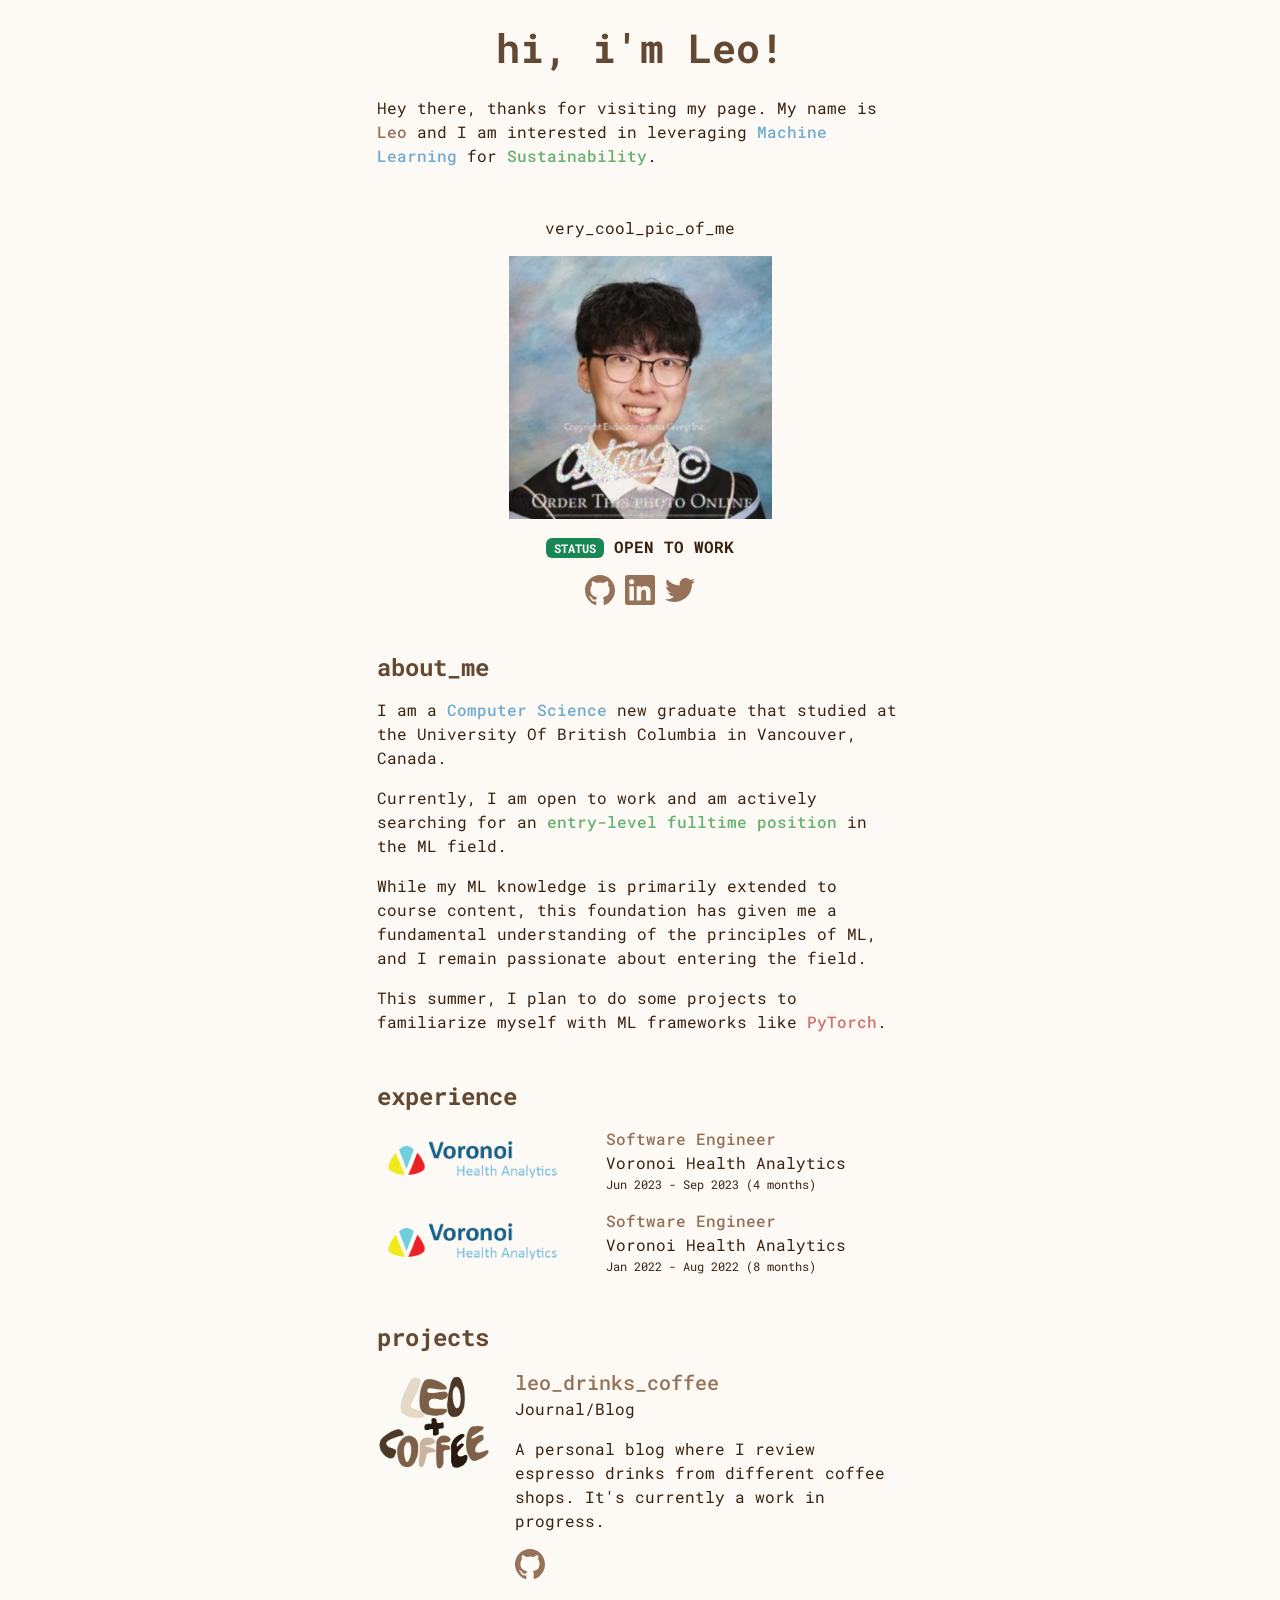
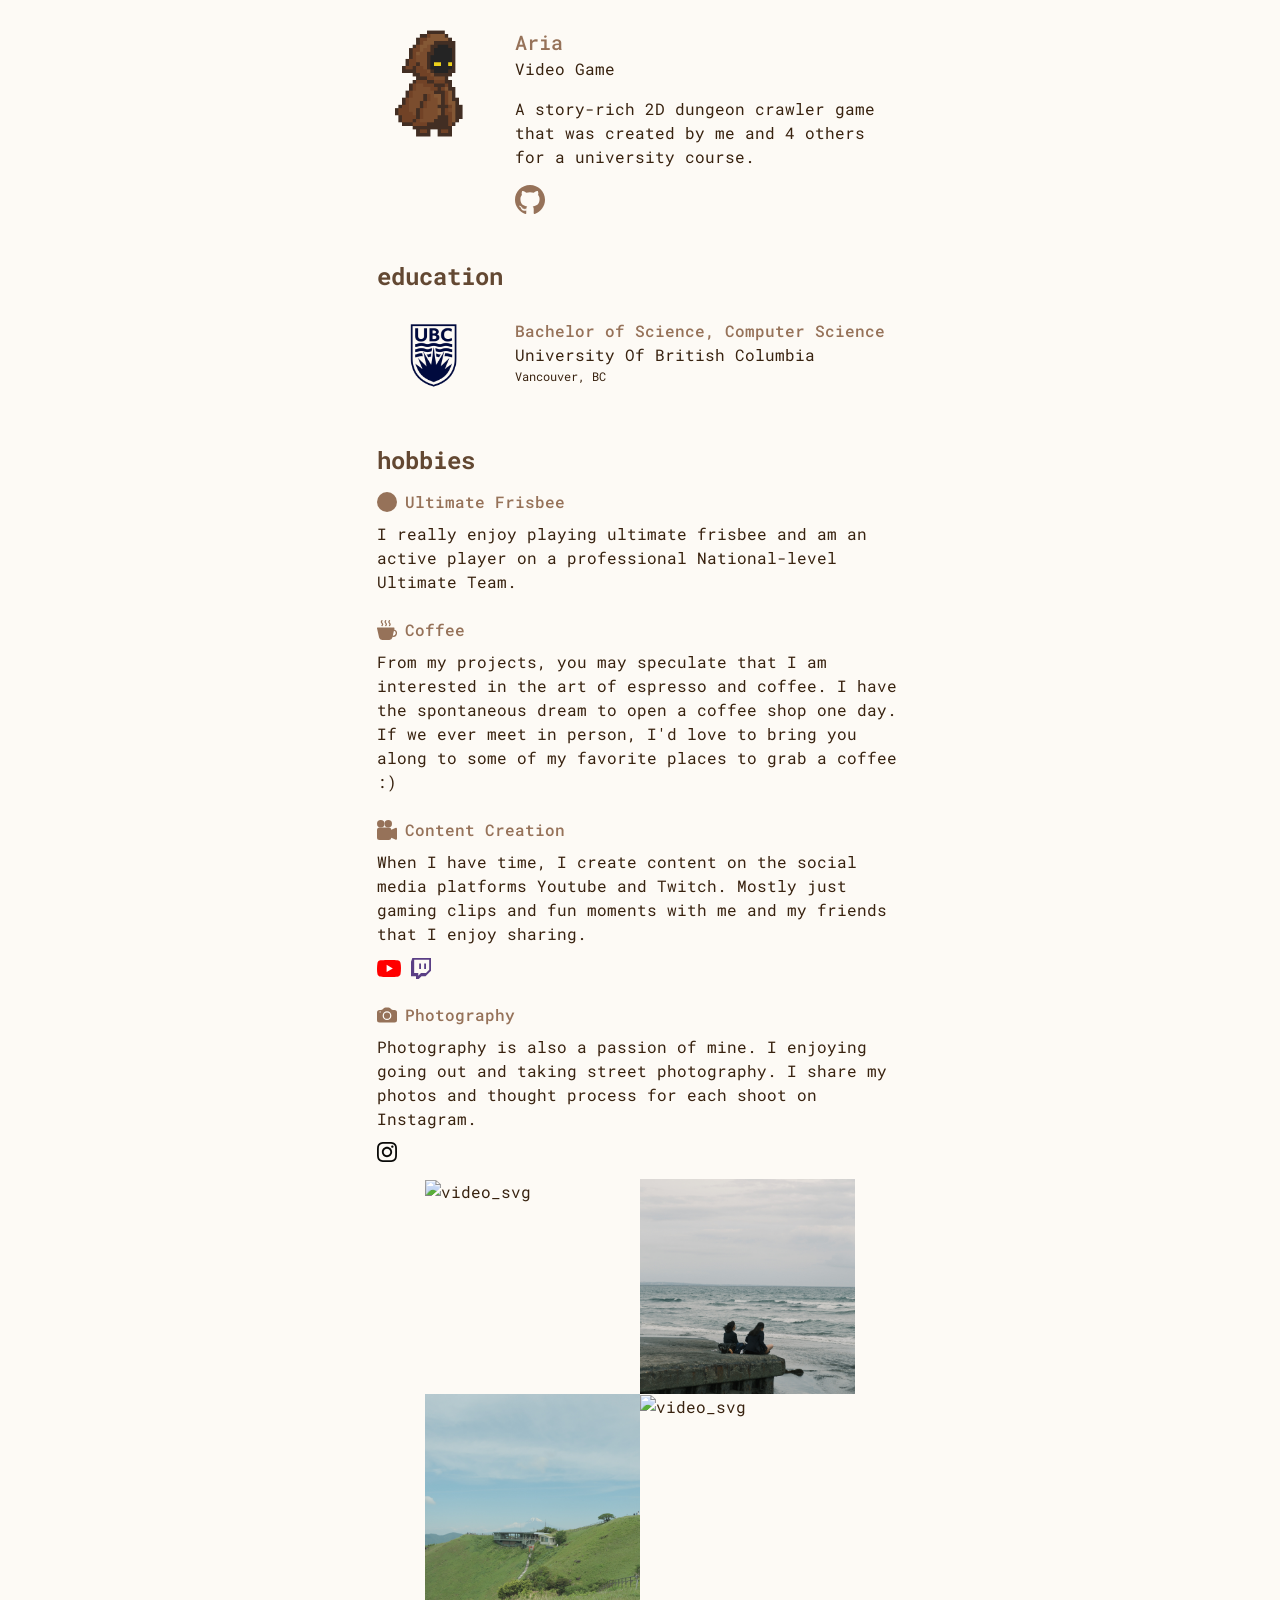
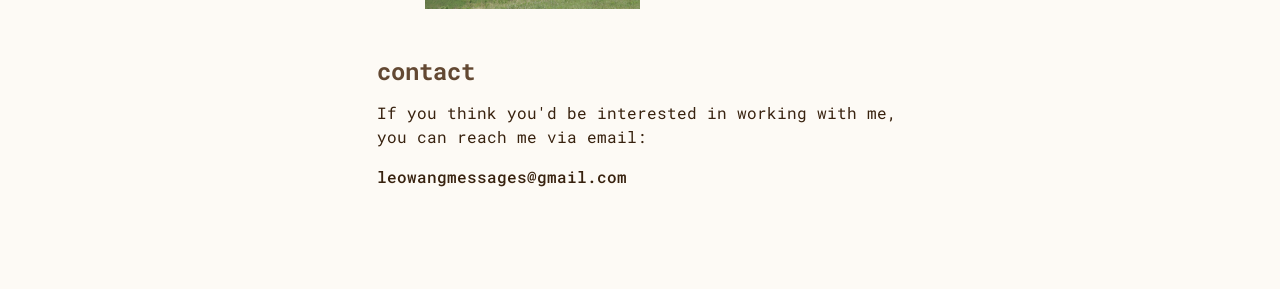
==== docs/index.html @ 336a81d7 "Renamed root folder to docs" ====
<!DOCTYPE html>

<html lang="en">
    <head>
        <meta charset="UTF-8">
        <title>leo_wang</title>

        <link rel="preconnect" href="https://fonts.googleapis.com">
        <link rel="preconnect" href="https://fonts.gstatic.com" crossorigin>
        <link href="https://fonts.googleapis.com/css2?family=Roboto+Mono:ital,wght@0,100..700;1,100..700&family=Roboto:wght@400;500;700&display=swap" rel="stylesheet">
        <link href="https://cdn.jsdelivr.net/npm/bootstrap@5.3.3/dist/css/bootstrap.min.css" rel="stylesheet" integrity="sha384-QWTKZyjpPEjISv5WaRU9OFeRpok6YctnYmDr5pNlyT2bRjXh0JMhjY6hW+ALEwIH" crossorigin="anonymous">
        <link rel="stylesheet" href="css/styles.css">
    </head>

    <body>
        <div class="container text-center py-4">
            <h1 class="fw-bold m-0">hi, i'm Leo!</h1>
        </div>

        <div class="container text-start">
            <div class="row gy-5">

                <!-- INTRO -->
                <div class="col-12">
                    <p>Hey there, thanks for visiting my page. My name is <span class="text-highlight-colour fw-medium">Leo</span> and I am interested in leveraging <span class="text-blue-colour fw-medium">Machine Learning</span> for <span class="text-green-colour fw-medium">Sustainability</span>.</p>
                </div>
                <div class="col-12 text-center">
                    <p class="pb-3">very_cool_pic_of_me</p>
                    <img src="images/leo.jpeg" class="img-fluid" alt="good_looking_guy" width="50%">
                    <p class="fw-bold pt-3 pb-3"><span class="badge text-bg-success">STATUS</span> OPEN TO WORK</p>
                    <div class="row">
                        <div class="col">
                            <a href="https://www.github.com/notleowang" target="_blank"><img src="images/github-icon.svg" class="img-fluid mx-auto icon" alt="github" width="30px"></a>
                            <a href="https://www.linkedin.com/in/notleowang" target="_blank"><img src="images/linkedin-icon.svg" class="img-fluid mx-auto" alt="linkedin" width="30px"></a>
                            <a href="https://www.twitter.com/notleowang" target="_blank"><img src="images/twitter.svg" class="img-fluid mx-auto icon" alt="twitter" width="30px"></a>
                        </div>
                    </div>
                </div>

                <!-- ABOUT -->
                <div class="col-12">
                    <h4 class="fw-bold pb-3">about_me</h4>
                    <p class="pb-3">I am a <span class="text-blue-colour fw-medium">Computer Science</span> new graduate that studied at the University Of British Columbia in Vancouver, Canada.</p>
                    <!-- <p>Upon entering University, I had the goal of landing a career in Software Engineering. However, after recognizing the significant impact that ML could create in the field of sustainability, I decided to shift my career towards the ML path.</p> -->
                    <p class="pb-3">Currently, I am open to work and am actively searching for an <span class="text-green-colour fw-medium">entry-level fulltime position</span> in the ML field.</p>
                    <p class="pb-3">While my ML knowledge is primarily extended to course content, this foundation has given me a fundamental understanding of the principles of ML, and I remain passionate about entering the field.</p>
                    <p>This summer, I plan to do some projects to familiarize myself with ML frameworks like <span class="text-red-colour fw-medium">PyTorch</span>.</p>
                </div>
                
                <!-- EXPERIENCE -->
                <div class="col-12">
                    <h4 class="fw-bold pb-3">experience</h4>
                    <div class="row align-items-center gy-3">
                        <div class="col-5">
                            <a href="https://www.voronoihealthanalytics.com/" target="_blank"><img src="images/voronoi.webp" class="img-fluid mx-auto" alt="voronoi_logo"></a>
                        </div>
                        <div class="col-7">
                            <p class="fw-medium text-highlight-colour">Software Engineer</p>
                            <p>Voronoi Health Analytics</p>
                            <p class="fs-7">Jun 2023 - Sep 2023 (4 months)</p>
                        </div>
                        <div class="col-5">
                            <a href="https://www.voronoihealthanalytics.com/" target="_blank"><img src="images/voronoi.webp" class="img-fluid mx-auto" alt="voronoi_logo"></a>
                        </div>
                        <div class="col-7">
                            <p class="fw-medium text-highlight-colour">Software Engineer</p>
                            <p>Voronoi Health Analytics</p>
                            <p class="fs-7">Jan 2022 - Aug 2022 (8 months)</p>
                        </div>
                    </div>
                </div>

                <!-- PROJECTS -->
                <div class="col-12">
                    <h4 class="fw-bold pb-3">projects</h4>
                    <div class="row align-items-top gy-5">
                        <div class="col-3 text-center">
                            <img src="images/leo_drinks_coffee.png" class="img-fluid mx-auto" alt="leo_drinks_coffee" width=100%>
                        </div>
                        <div class="col-9">
                            <p class="fw-medium text-highlight-colour fs-5">leo_drinks_coffee</p>
                            <p class="pb-3">Journal/Blog</p>
                            <p class="pb-3">A personal blog where I review espresso drinks from different coffee shops. It's currently a work in progress.</p>
                            <a href="https://github.com/notleowang/leo-drinks-coffee" target="_blank"><img src="images/github-icon.svg" class="img-fluid mx-auto icon" alt="github" width="30px"></a>
                        </div>
                        <div class="col-3 text-center">
                            <img src="images/ARIA.png" class="img-fluid mx-auto" alt="Aria" width=100%>
                        </div>
                        <div class="col-9">
                            <p class="fw-medium text-highlight-colour fs-5">Aria</p>
                            <p class="pb-3">Video Game</p>
                            <p class="pb-3">A story-rich 2D dungeon crawler game that was created by me and 4 others for a university course.</p>
                            <a href="https://github.com/notleowang/Aria" target="_blank"><img src="images/github-icon.svg" class="img-fluid mx-auto icon" alt="github" width="30px"></a>
                        </div>
                    </div>
                </div>

                <!-- EDUCATION -->
                <div class="col-12">
                    <h4 class="fw-bold pb-3">education</h4>
                    <div class="row align-items-center gy-3">
                        <div class="col-3 text-center">
                            <a href="https://www.ubc.ca/" target="_blank"><img src="images/ubc.png" class="img-fluid mx-auto" alt="ubc_logo" width=80%></a>
                        </div>
                        <div class="col-9">
                            <p class="fw-medium text-highlight-colour">Bachelor of Science, Computer Science</p>
                            <p>University Of British Columbia</p>
                            <p class="fs-7">Vancouver, BC</p>
                        </div>
                        <!-- <div class="col">
                            <p>Relevant Courses</p>
                        <ul>
                            <li>CPSC 440 - Advanced Machine Learning</li>
                            <li>CPSC 410 - Advanced Software Engineering</li>
                            <li>CPSC 340 - Machine Learning and Data Mining</li>
                        </ul>
                        </div> -->
                    </div>
                </div>

                <!-- HOBBIES -->
                <div class="col-12">
                    <h4 class="fw-bold pb-3">hobbies</h4>
                    <div class="row gy-4">
                        <div class="col-12">
                            <div class="d-inline-flex align-items-center pb-2">
                                <img src="images/disc.svg" class="img-fluid mx-auto" alt="disc_svg" width=20px>
                                <p class="text-highlight-colour fw-medium ps-2">Ultimate Frisbee</p>
                            </div>
                            <p>I really enjoy playing ultimate frisbee and am an active player on a professional National-level Ultimate Team.</p>
                        </div>
                        <div class="col-12">
                            <div class="d-inline-flex align-items-center pb-2">
                                <img src="images/coffee.svg" class="img-fluid mx-auto" alt="coffee_svg" width=20px>
                                <p class="text-highlight-colour fw-medium ps-2">Coffee</p>
                            </div>
                            <p>From my projects, you may speculate that I am interested in the art of espresso and coffee. I have the spontaneous dream to open a coffee shop one day. If we ever meet in person, I'd love to bring you along to some of my favorite places to grab a coffee :)</p>
                        </div>
                        <div class="col-12">
                            <div class="d-inline-flex align-items-center pb-2">
                                <img src="images/video.svg" class="img-fluid mx-auto" alt="video_svg" width=20px>
                                <p class="text-highlight-colour fw-medium ps-2">Content Creation</p>
                            </div>
                            <p class="pb-2">When I have time, I create content on the social media platforms Youtube and Twitch. Mostly just gaming clips and fun moments with me and my friends that I enjoy sharing.</p>
                            <a href="https://www.youtube.com/channel/UCRfvwifW3TthUnQwS53ruWQ" target="_blank"><img src="images/youtube-icon.svg" class="img-fluid mx-auto" alt="youtube_svg" width=24px></a>
                            <a href="https://www.twitch.tv/notleowang" target="_blank"><img src="images/twitch.svg" class="img-fluid mx-auto" alt="twitch_svg" width=20px></a>
                        </div>
                        <div class="col-12">
                            <div class="d-inline-flex align-items-center pb-2">
                                <img src="images/camera.svg" class="img-fluid mx-auto" alt="camera_svg" width=20px>
                                <p class="text-highlight-colour fw-medium ps-2">Photography</p>
                            </div>
                            <p class="pb-2">Photography is also a passion of mine. I enjoying going out and taking street photography. I share my photos and thought process for each shoot on Instagram.</p>
                            <a href="https://www.instagram.com/leowangfotos" target="_blank"><img src="images/instagram-icon.svg" class="img-fluid mx-auto" alt="instagram_svg" width=20px></a>
                            <div class="row mx-5 mt-3">
                                <div class="col-6 p-0">
                                    <img src="images/photos/bike.JPG" class="img-fluid mx-auto" alt="video_svg">
                                </div>
                                <div class="col-6 p-0">
                                    <img src="images/photos/beach.JPG" class="img-fluid mx-auto" alt="video_svg">
                                </div>
                                <div class="col-6 p-0">
                                    <img src="images/photos/fuji.JPG" class="img-fluid mx-auto" alt="video_svg">
                                </div>
                                <div class="col-6 p-0">
                                    <img src="images/photos/shrine.JPG" class="img-fluid mx-auto" alt="video_svg">
                                </div>
                            </div>
                        </div>
                    </div>
                </div>

                <!-- CONTACT -->
                <div class="col-12">
                    <h4 class="fw-bold pb-3">contact</h4>
                    <p class="pb-3">If you think you'd be interested in working with me, you can reach me via email:</p>
                    <p class=" fw-medium">leowangmessages@gmail.com</p>
                </div>
            </div>
        </div>
        
        <script src="https://cdn.jsdelivr.net/npm/bootstrap@5.3.3/dist/js/bootstrap.bundle.min.js" integrity="sha384-YvpcrYf0tY3lHB60NNkmXc5s9fDVZLESaAA55NDzOxhy9GkcIdslK1eN7N6jIeHz" crossorigin="anonymous"></script>
    </body>
</html>
---- docs/css/styles.css ----
body {
  font-family: "Roboto Mono", sans-serif;
  background-color: #FDFAF5;
  color: #38220f;
  padding-bottom: 100px;
}

p {
  margin: 0;
}

.container {
  max-width: 550px;
}

.text-highlight-colour {
  color: #967259;
}

.text-secondary-colour {
  color: #634832;
}

.text-blue-colour {
  color: #71abd1;
}

.text-green-colour {
  color: #68b170;
}

.text-red-colour {
  color: #d17171;
}

h1 {
  color: #634832;
}

h4 {
  color: #634832;
  margin: 0;
}

.fs-7 {
  font-size: 12px;
}/*# sourceMappingURL=styles.css.map */
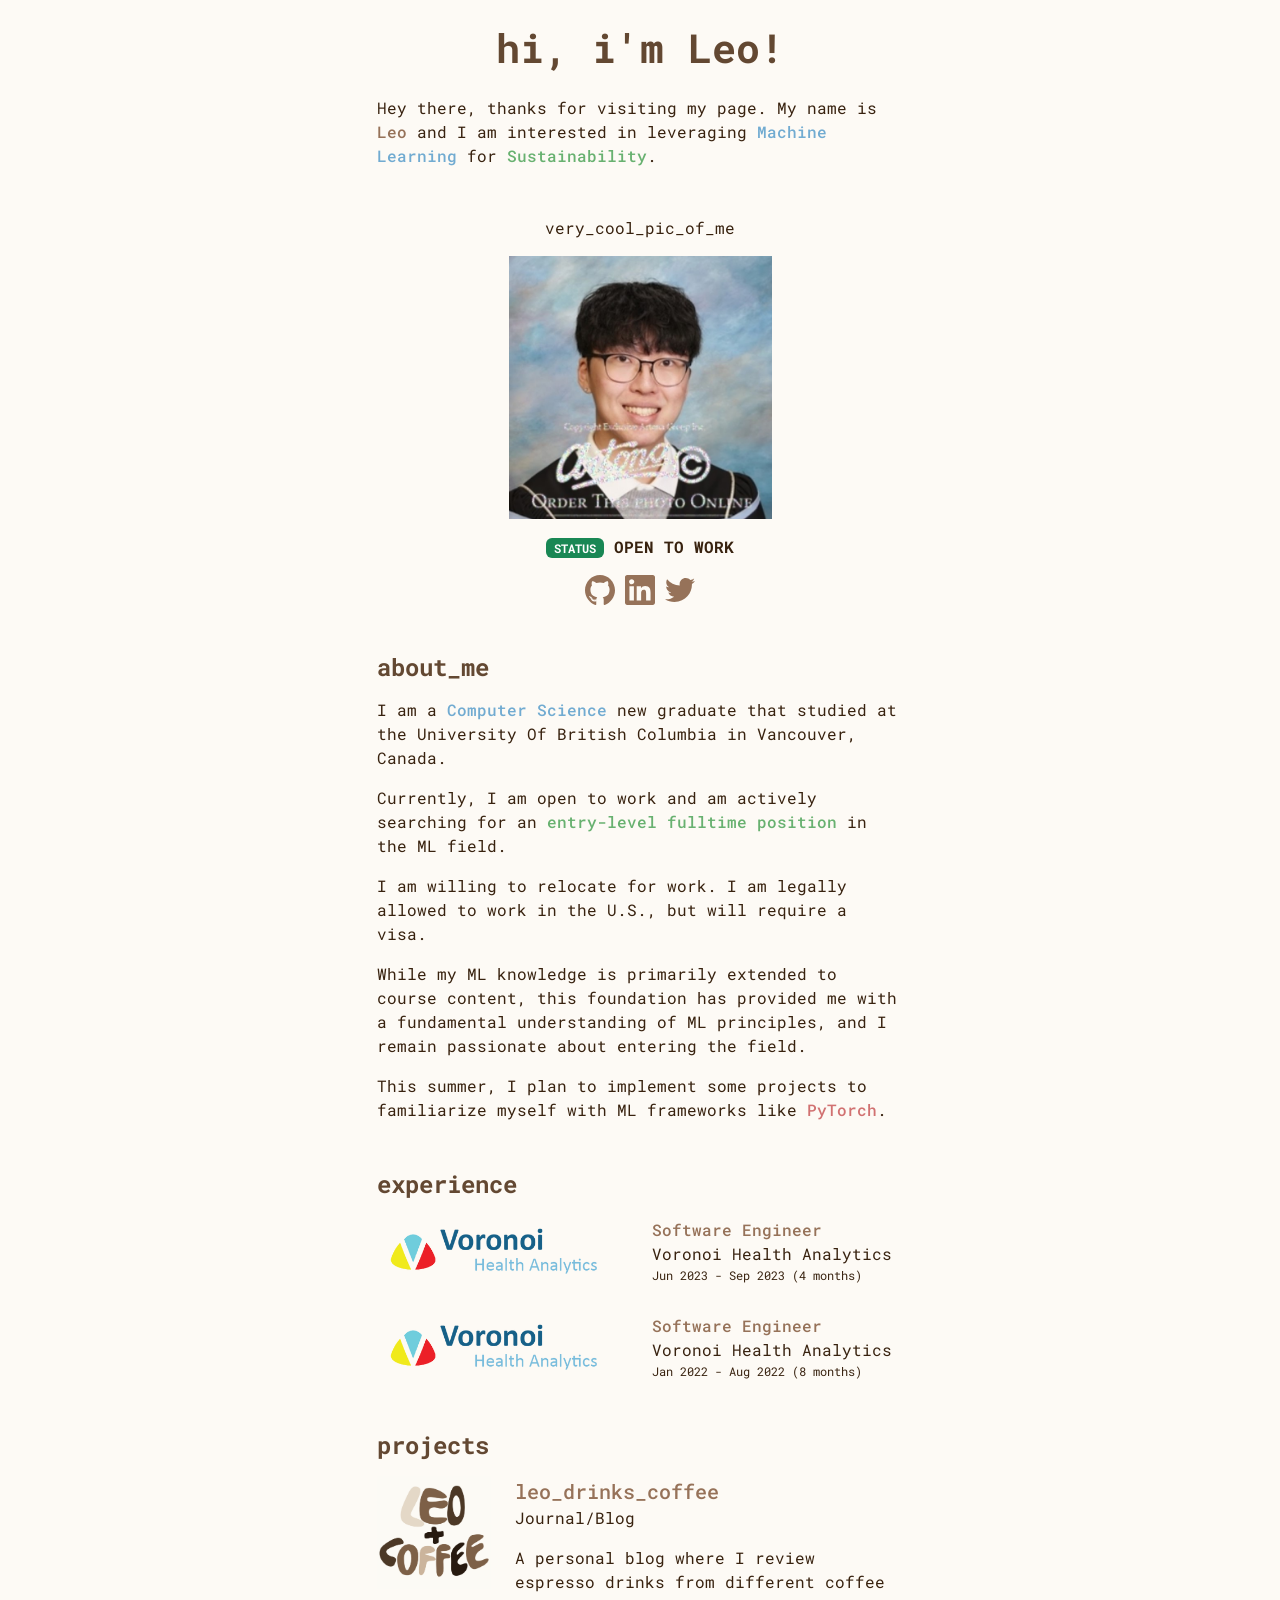
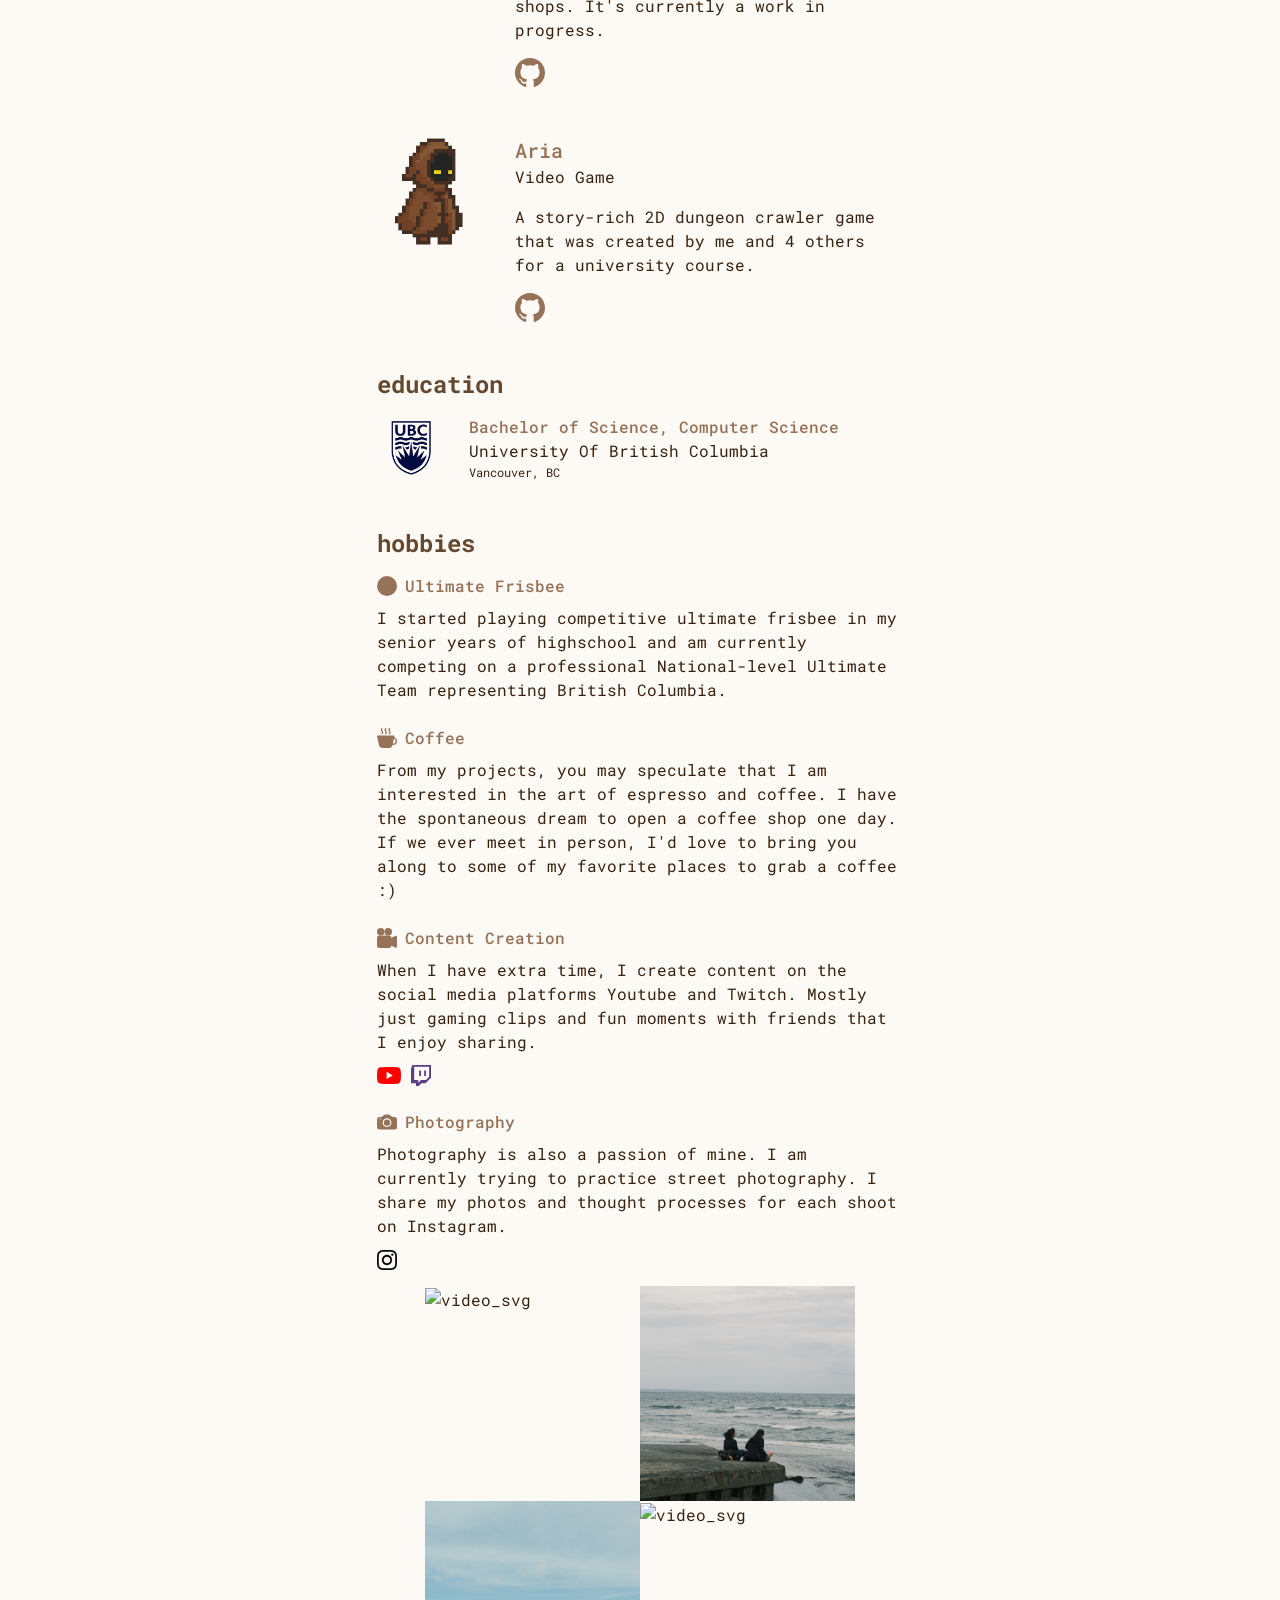
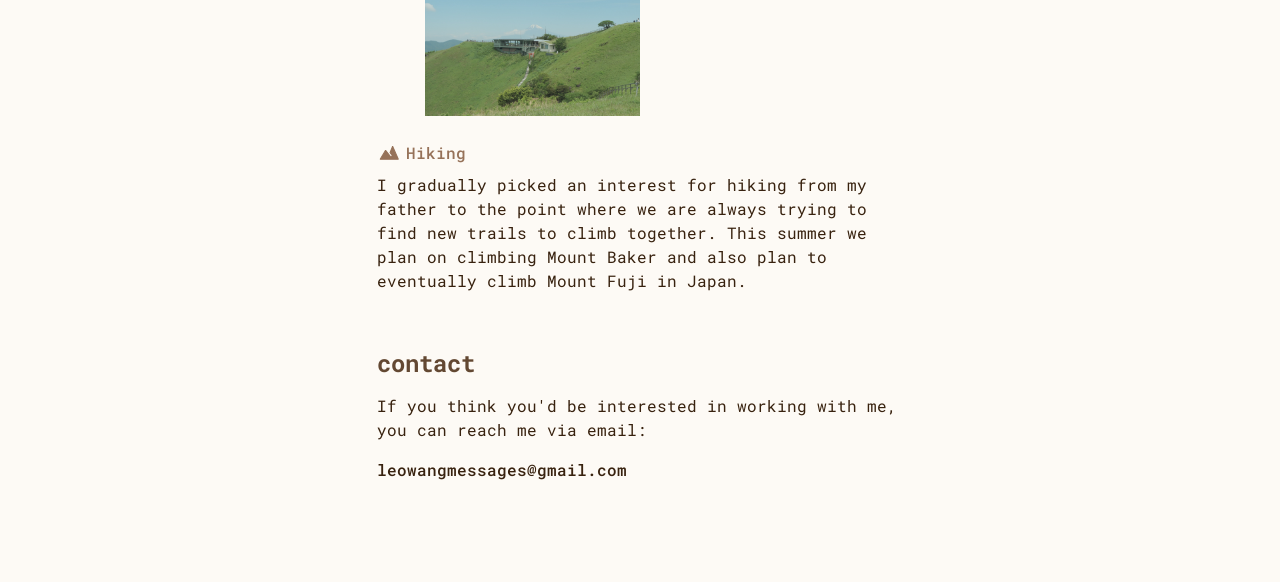
==== commit bf80a571: "Added hobby" ====
--- a/docs/index.html
+++ b/docs/index.html
@@ -43,26 +43,27 @@
                     <p class="pb-3">I am a <span class="text-blue-colour fw-medium">Computer Science</span> new graduate that studied at the University Of British Columbia in Vancouver, Canada.</p>
                     <!-- <p>Upon entering University, I had the goal of landing a career in Software Engineering. However, after recognizing the significant impact that ML could create in the field of sustainability, I decided to shift my career towards the ML path.</p> -->
                     <p class="pb-3">Currently, I am open to work and am actively searching for an <span class="text-green-colour fw-medium">entry-level fulltime position</span> in the ML field.</p>
-                    <p class="pb-3">While my ML knowledge is primarily extended to course content, this foundation has given me a fundamental understanding of the principles of ML, and I remain passionate about entering the field.</p>
-                    <p>This summer, I plan to do some projects to familiarize myself with ML frameworks like <span class="text-red-colour fw-medium">PyTorch</span>.</p>
+                    <p class="pb-3">I am willing to relocate for work. I am legally allowed to work in the U.S., but will require a visa.</p>
+                    <p class="pb-3">While my ML knowledge is primarily extended to course content, this foundation has provided me with a fundamental understanding of ML principles, and I remain passionate about entering the field.</p>
+                    <p>This summer, I plan to implement some projects to familiarize myself with ML frameworks like <span class="text-red-colour fw-medium">PyTorch</span>.</p>
                 </div>
                 
                 <!-- EXPERIENCE -->
                 <div class="col-12">
                     <h4 class="fw-bold pb-3">experience</h4>
-                    <div class="row align-items-center gy-3">
-                        <div class="col-5">
+                    <div class="row align-items-center gy-4">
+                        <div class="col-6">
                             <a href="https://www.voronoihealthanalytics.com/" target="_blank"><img src="images/voronoi.webp" class="img-fluid mx-auto" alt="voronoi_logo"></a>
                         </div>
-                        <div class="col-7">
+                        <div class="col-6">
                             <p class="fw-medium text-highlight-colour">Software Engineer</p>
                             <p>Voronoi Health Analytics</p>
                             <p class="fs-7">Jun 2023 - Sep 2023 (4 months)</p>
                         </div>
-                        <div class="col-5">
+                        <div class="col-6">
                             <a href="https://www.voronoihealthanalytics.com/" target="_blank"><img src="images/voronoi.webp" class="img-fluid mx-auto" alt="voronoi_logo"></a>
                         </div>
-                        <div class="col-7">
+                        <div class="col-6">
                             <p class="fw-medium text-highlight-colour">Software Engineer</p>
                             <p>Voronoi Health Analytics</p>
                             <p class="fs-7">Jan 2022 - Aug 2022 (8 months)</p>
@@ -99,10 +100,10 @@
                 <div class="col-12">
                     <h4 class="fw-bold pb-3">education</h4>
                     <div class="row align-items-center gy-3">
-                        <div class="col-3 text-center">
+                        <div class="col-2 text-center">
                             <a href="https://www.ubc.ca/" target="_blank"><img src="images/ubc.png" class="img-fluid mx-auto" alt="ubc_logo" width=80%></a>
                         </div>
-                        <div class="col-9">
+                        <div class="col-10">
                             <p class="fw-medium text-highlight-colour">Bachelor of Science, Computer Science</p>
                             <p>University Of British Columbia</p>
                             <p class="fs-7">Vancouver, BC</p>
@@ -127,7 +128,7 @@
                                 <img src="images/disc.svg" class="img-fluid mx-auto" alt="disc_svg" width=20px>
                                 <p class="text-highlight-colour fw-medium ps-2">Ultimate Frisbee</p>
                             </div>
-                            <p>I really enjoy playing ultimate frisbee and am an active player on a professional National-level Ultimate Team.</p>
+                            <p>I started playing competitive ultimate frisbee in my senior years of highschool and am currently competing on a professional National-level Ultimate Team representing British Columbia.</p>
                         </div>
                         <div class="col-12">
                             <div class="d-inline-flex align-items-center pb-2">
@@ -141,7 +142,7 @@
                                 <img src="images/video.svg" class="img-fluid mx-auto" alt="video_svg" width=20px>
                                 <p class="text-highlight-colour fw-medium ps-2">Content Creation</p>
                             </div>
-                            <p class="pb-2">When I have time, I create content on the social media platforms Youtube and Twitch. Mostly just gaming clips and fun moments with me and my friends that I enjoy sharing.</p>
+                            <p class="pb-2">When I have extra time, I create content on the social media platforms Youtube and Twitch. Mostly just gaming clips and fun moments with friends that I enjoy sharing.</p>
                             <a href="https://www.youtube.com/channel/UCRfvwifW3TthUnQwS53ruWQ" target="_blank"><img src="images/youtube-icon.svg" class="img-fluid mx-auto" alt="youtube_svg" width=24px></a>
                             <a href="https://www.twitch.tv/notleowang" target="_blank"><img src="images/twitch.svg" class="img-fluid mx-auto" alt="twitch_svg" width=20px></a>
                         </div>
@@ -150,7 +151,7 @@
                                 <img src="images/camera.svg" class="img-fluid mx-auto" alt="camera_svg" width=20px>
                                 <p class="text-highlight-colour fw-medium ps-2">Photography</p>
                             </div>
-                            <p class="pb-2">Photography is also a passion of mine. I enjoying going out and taking street photography. I share my photos and thought process for each shoot on Instagram.</p>
+                            <p class="pb-2">Photography is also a passion of mine. I am currently trying to practice street photography. I share my photos and thought processes for each shoot on Instagram.</p>
                             <a href="https://www.instagram.com/leowangfotos" target="_blank"><img src="images/instagram-icon.svg" class="img-fluid mx-auto" alt="instagram_svg" width=20px></a>
                             <div class="row mx-5 mt-3">
                                 <div class="col-6 p-0">
@@ -167,6 +168,13 @@
                                 </div>
                             </div>
                         </div>
+                        <div class="col-12">
+                            <div class="d-inline-flex align-items-center pb-2">
+                                <img src="images/hiking.svg" class="img-fluid mx-auto" alt="hiking_svg" width=25px>
+                                <p class="text-highlight-colour fw-medium ps-1">Hiking</p>
+                            </div>
+                            <p class="pb-2">I gradually picked an interest for hiking from my father to the point where we are always trying to find new trails to climb together. This summer we plan on climbing Mount Baker and also plan to eventually climb Mount Fuji in Japan.</p>
+                        </div>
                     </div>
                 </div>
 
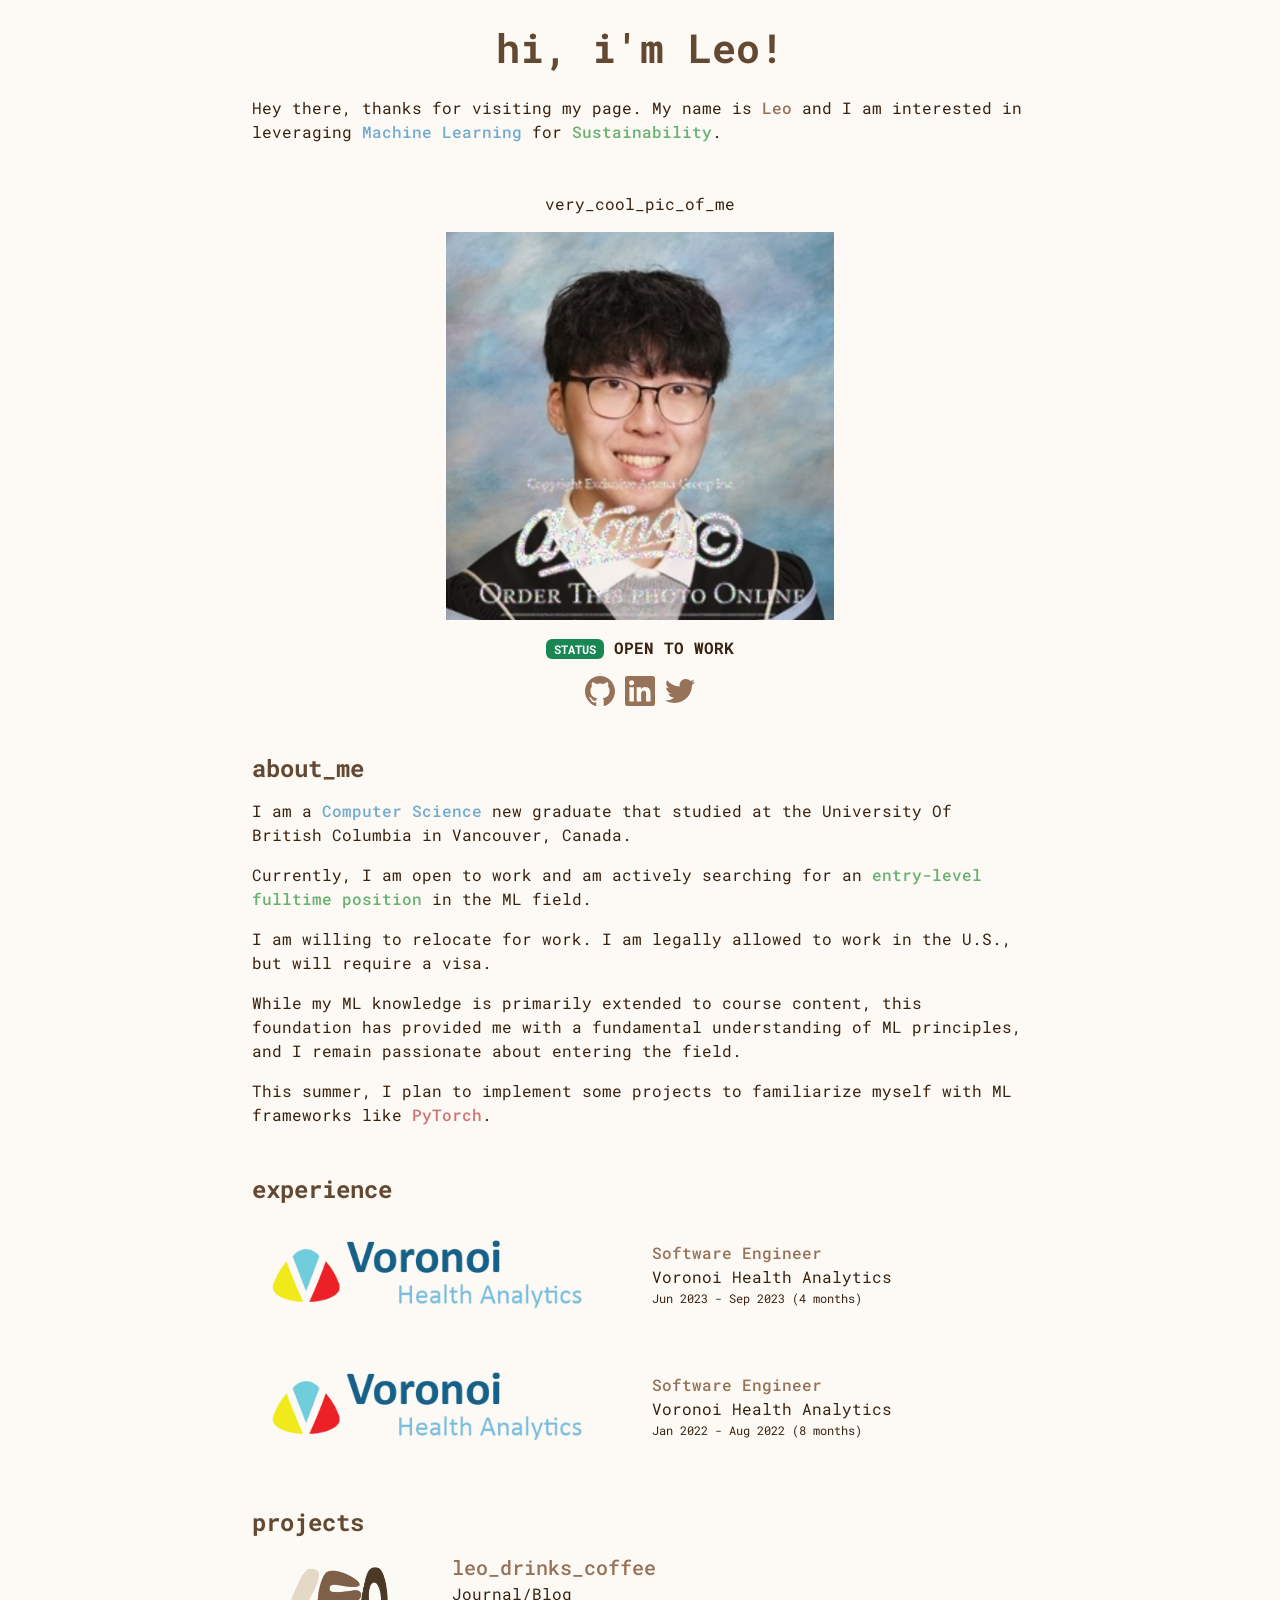
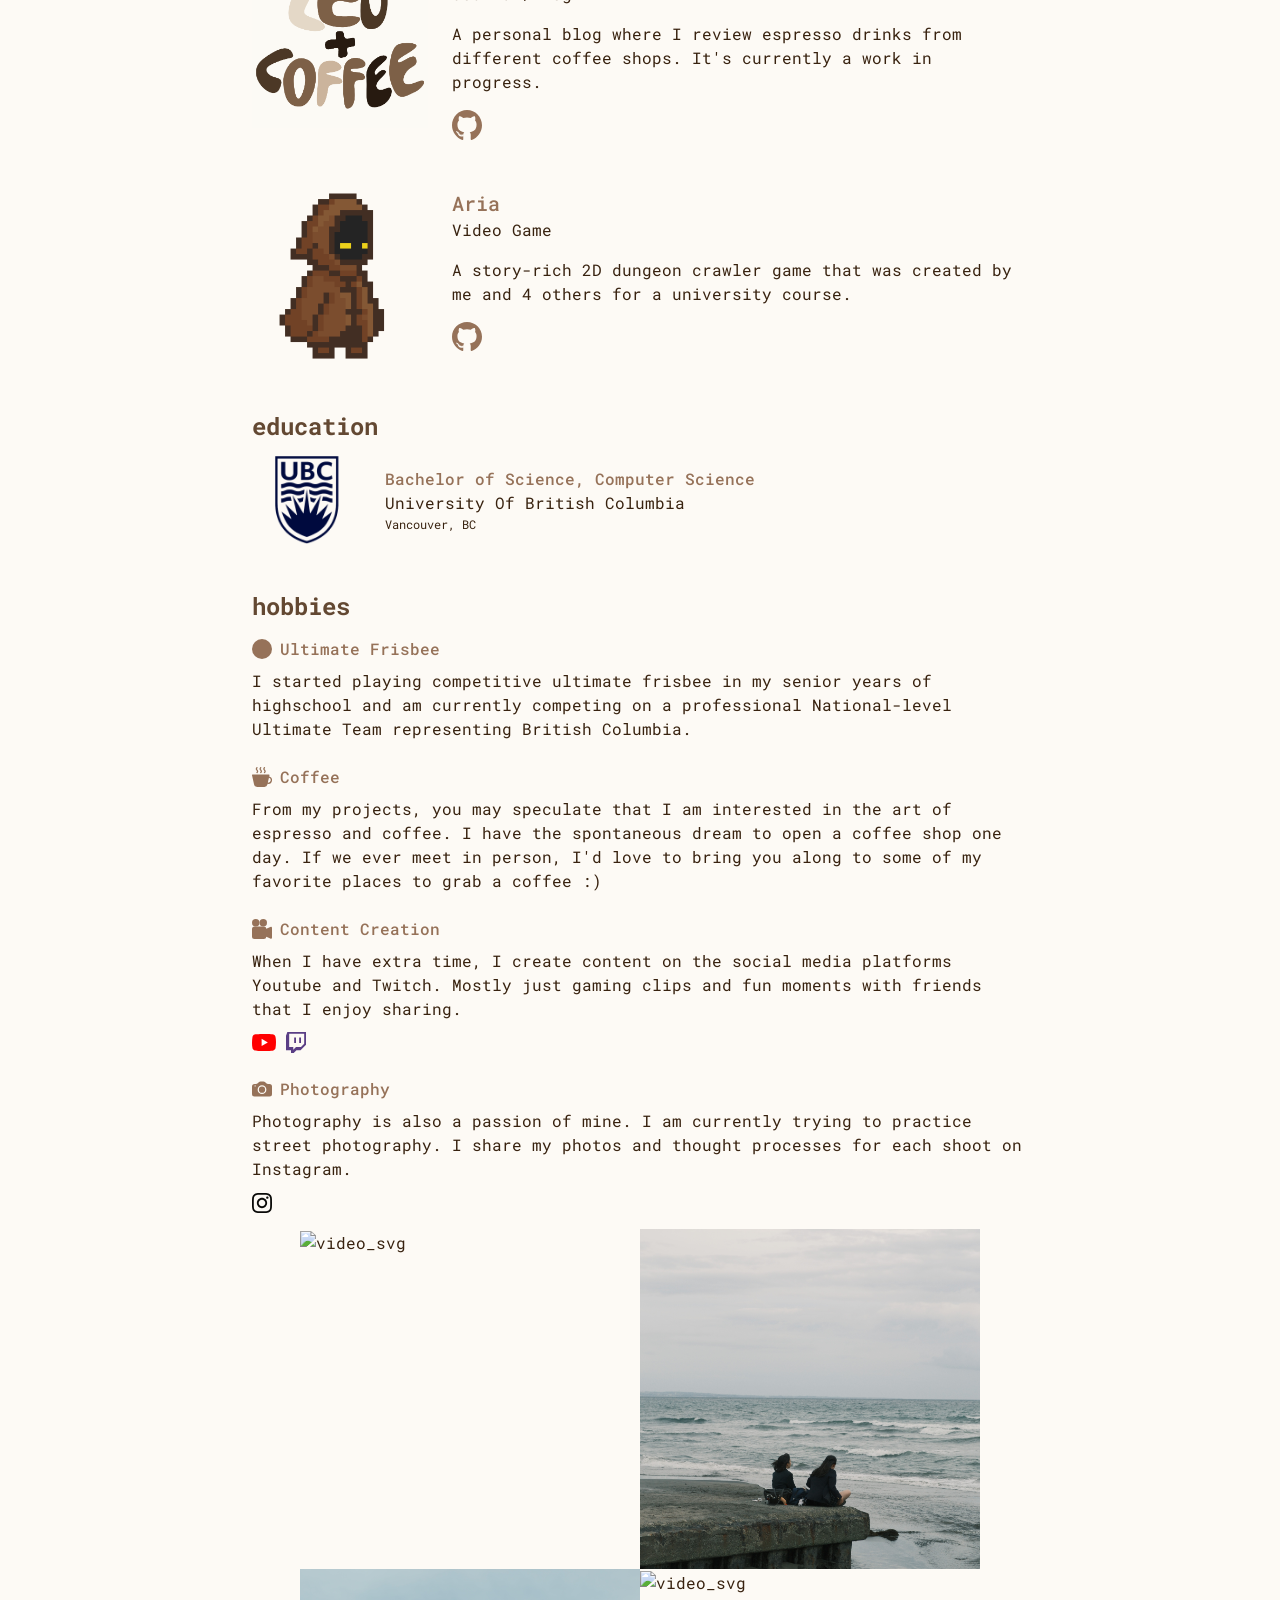
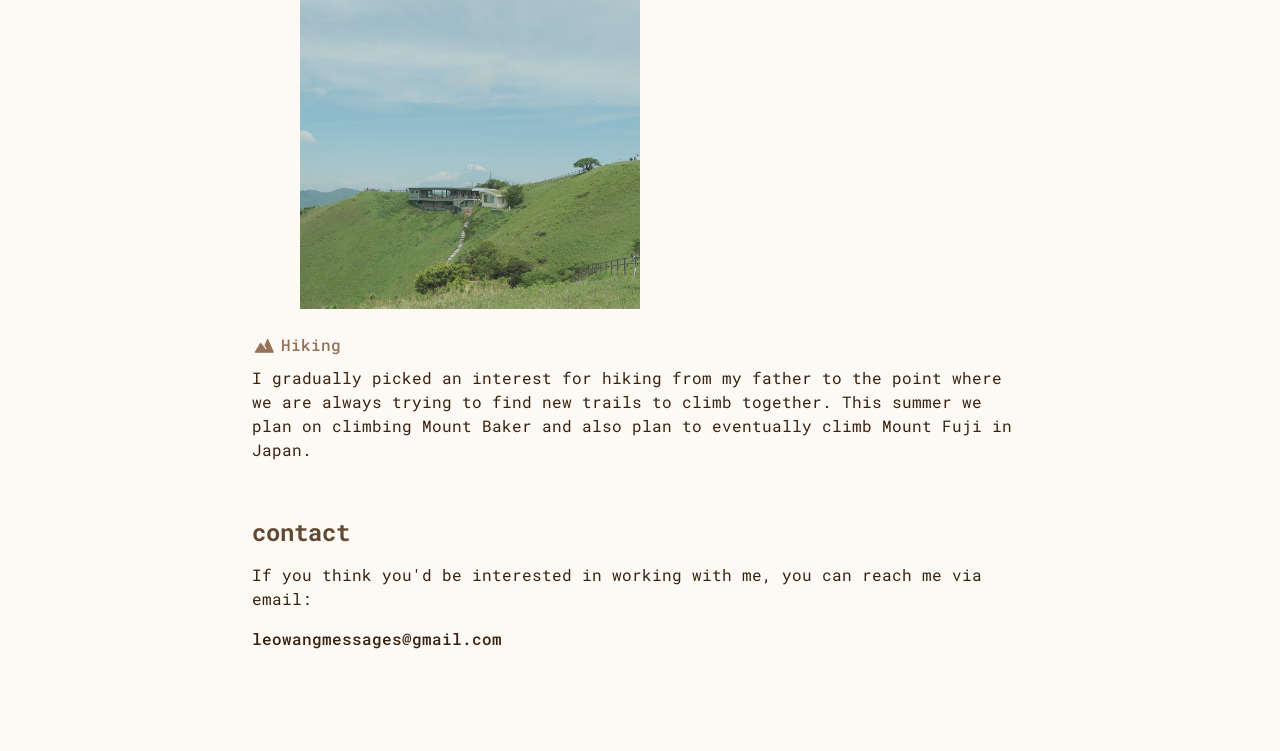
==== commit 2b5fd04f: "Fixed viewport things" ====
--- a/docs/index.html
+++ b/docs/index.html
@@ -57,16 +57,16 @@
                         </div>
                         <div class="col-6">
                             <p class="fw-medium text-highlight-colour">Software Engineer</p>
-                            <p>Voronoi Health Analytics</p>
-                            <p class="fs-7">Jun 2023 - Sep 2023 (4 months)</p>
+                            <p class="shrink-text">Voronoi Health Analytics</p>
+                            <p class="fs-7">Jun 2023 - Sep 2023 <span class="hide-text">(4 months)</span></p>
                         </div>
                         <div class="col-6">
                             <a href="https://www.voronoihealthanalytics.com/" target="_blank"><img src="images/voronoi.webp" class="img-fluid mx-auto" alt="voronoi_logo"></a>
                         </div>
                         <div class="col-6">
                             <p class="fw-medium text-highlight-colour">Software Engineer</p>
-                            <p>Voronoi Health Analytics</p>
-                            <p class="fs-7">Jan 2022 - Aug 2022 (8 months)</p>
+                            <p class="shrink-text">Voronoi Health Analytics</p>
+                            <p class="fs-7">Jan 2022 - Aug 2022 <span class="hide-text">(8 months)</span></p>
                         </div>
                     </div>
                 </div>
--- a/docs/css/styles.css
+++ b/docs/css/styles.css
@@ -10,7 +10,8 @@
 }
 
 .container {
-  max-width: 550px;
+  min-width: 479px;
+  max-width: 800px;
 }
 
 .text-highlight-colour {
@@ -44,4 +45,13 @@
 
 .fs-7 {
   font-size: 12px;
+}
+
+@media (max-width: 508px) {
+  .shrink-text {
+    font-size: 12px;
+  }
+  .hide-text {
+    display: none;
+  }
 }/*# sourceMappingURL=styles.css.map */
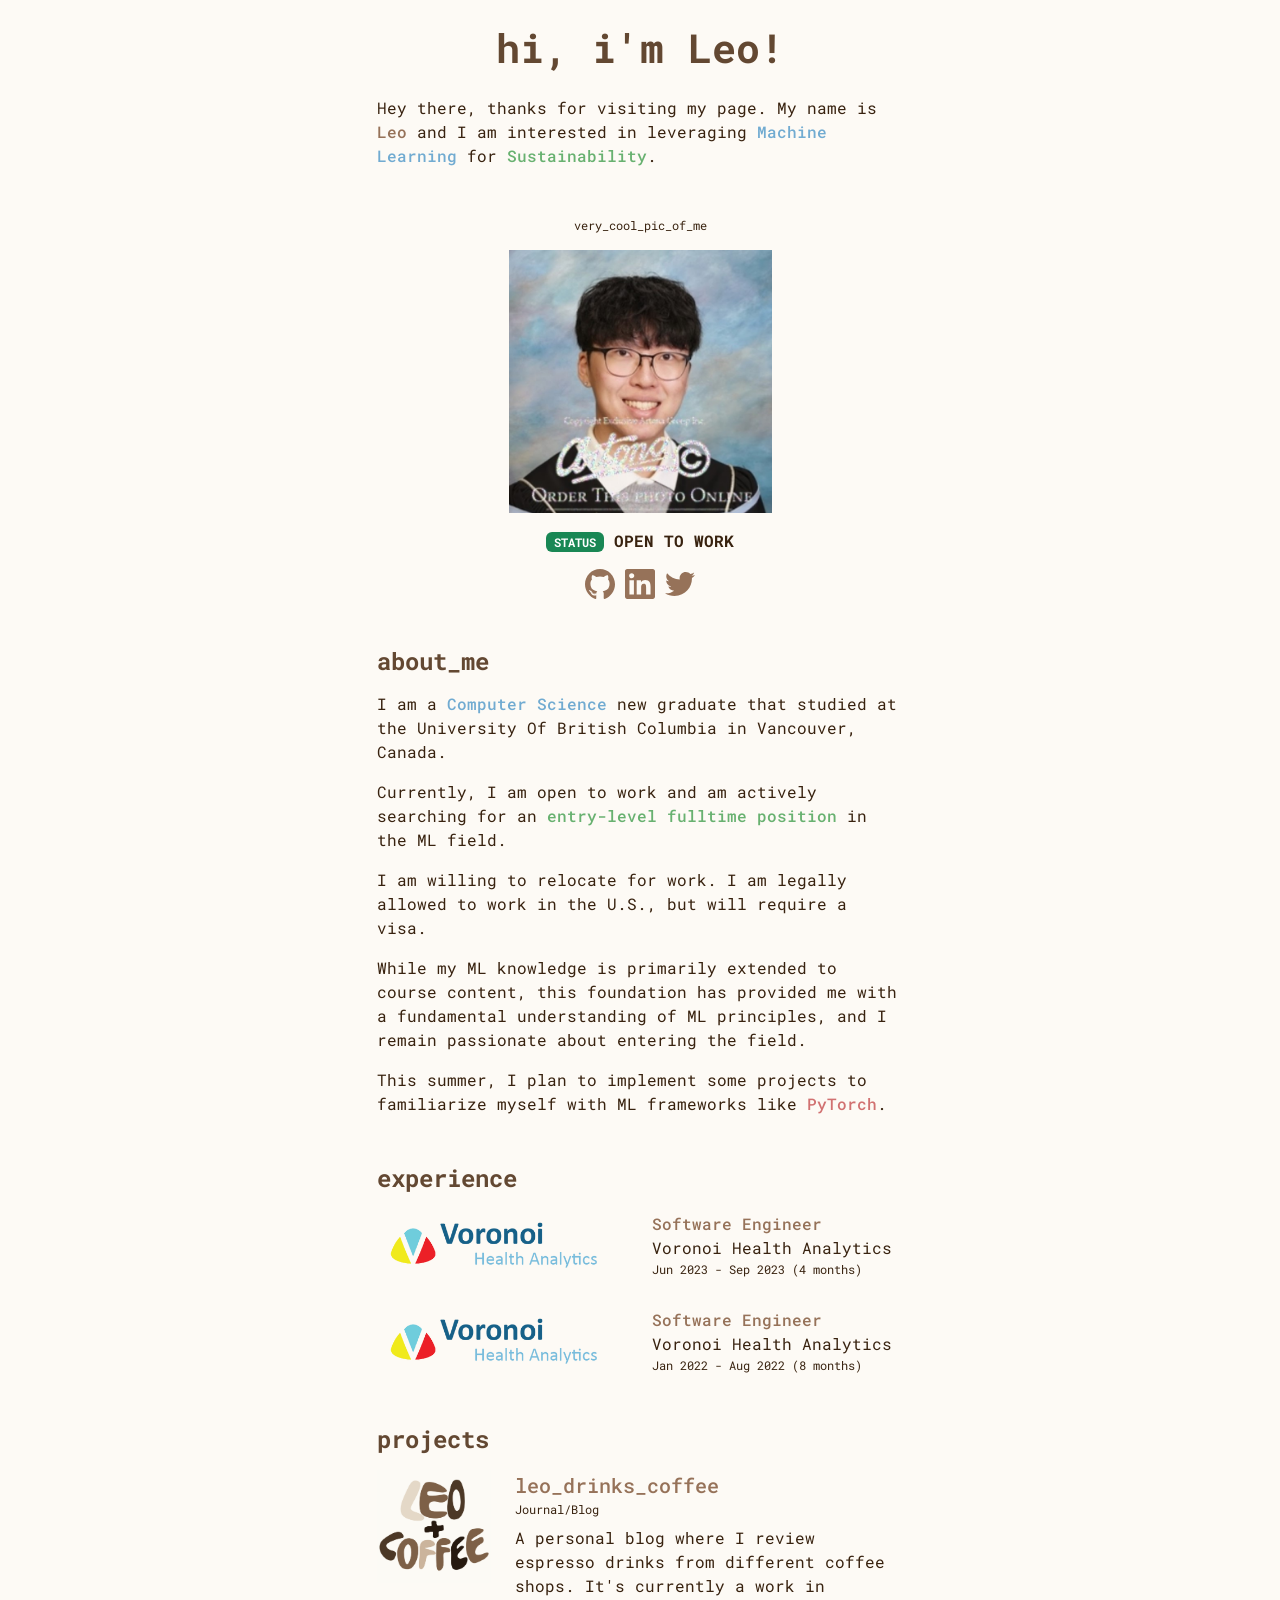
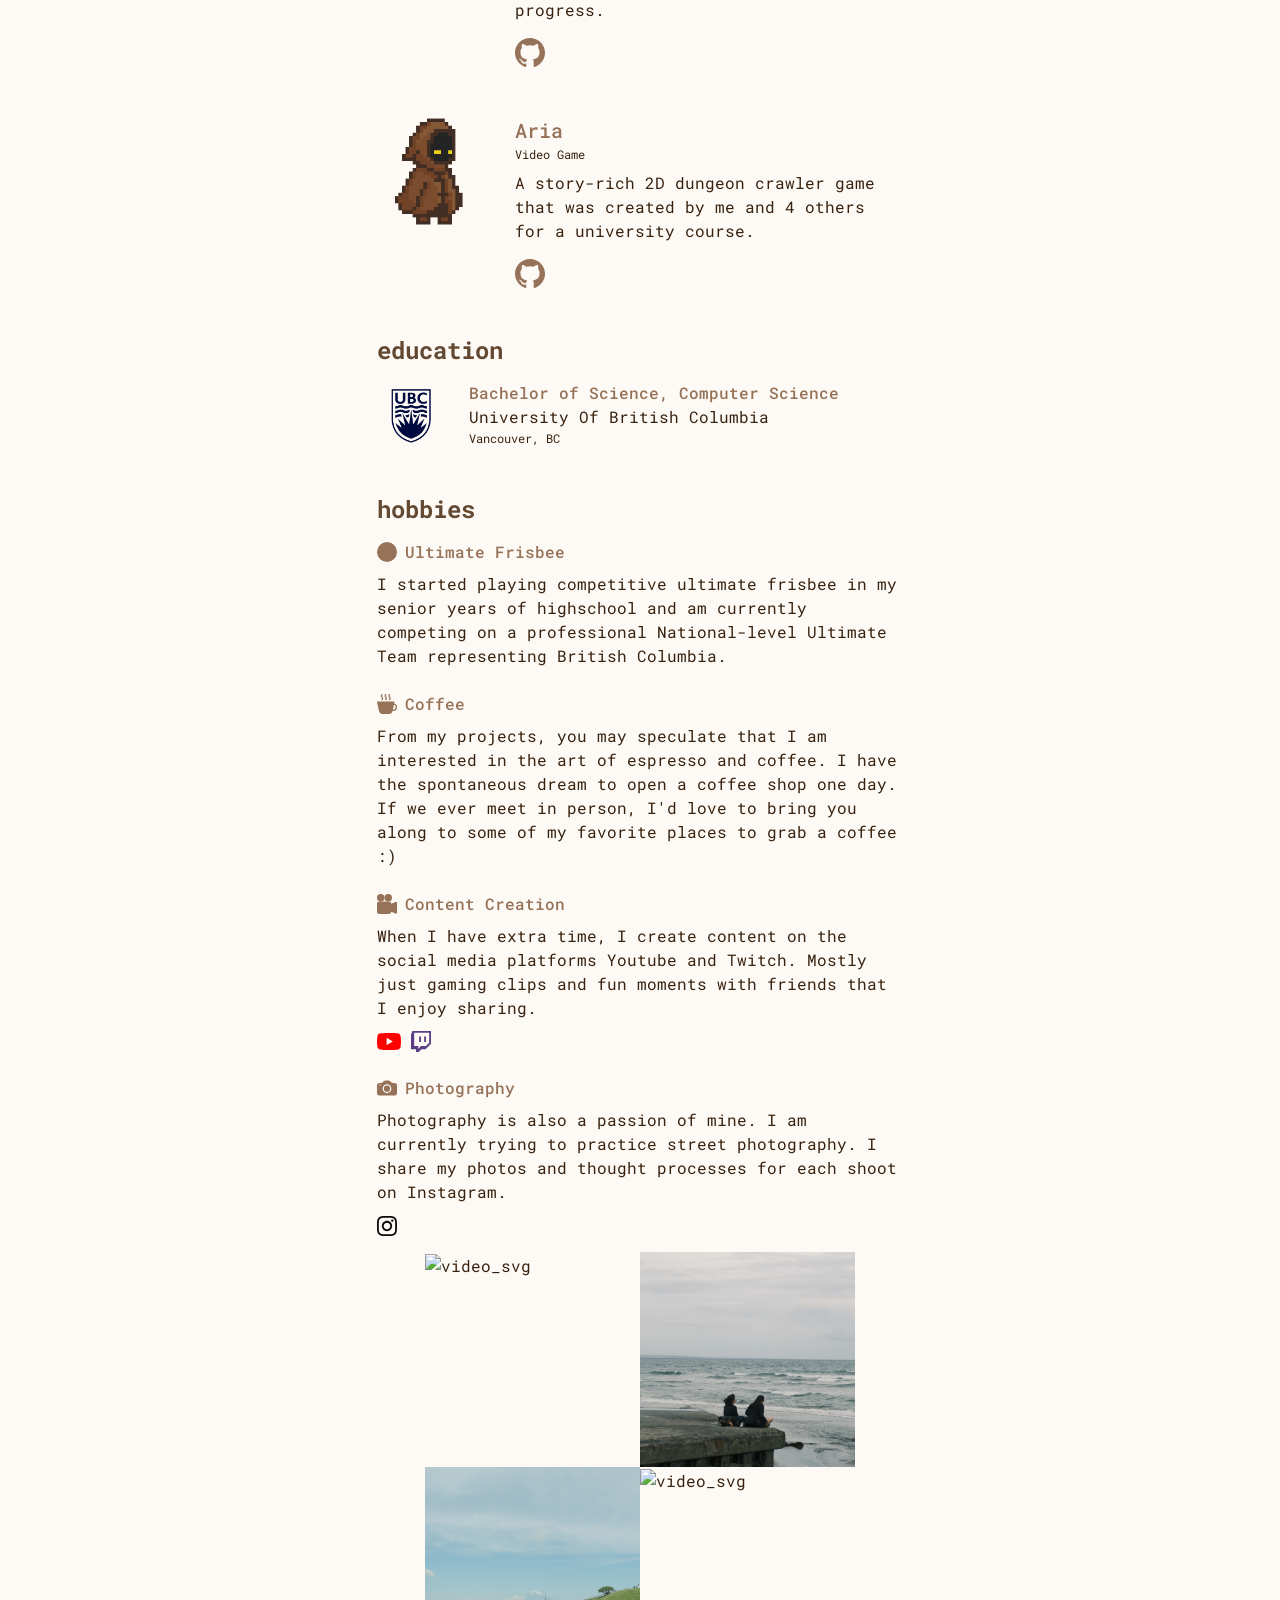
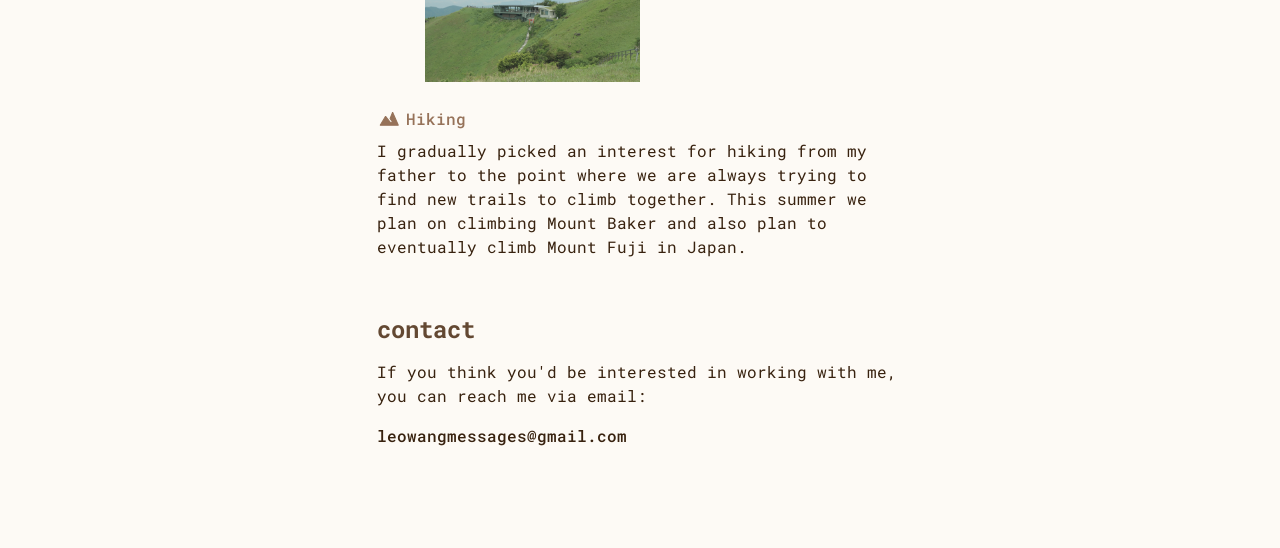
==== commit 8cea413c: "Fixed more viewport issues" ====
--- a/docs/index.html
+++ b/docs/index.html
@@ -3,6 +3,7 @@
 <html lang="en">
     <head>
         <meta charset="UTF-8">
+        <meta name="viewport" content="width=device-width, initial-scale=1">
         <title>leo_wang</title>
 
         <link rel="preconnect" href="https://fonts.googleapis.com">
@@ -25,7 +26,7 @@
                     <p>Hey there, thanks for visiting my page. My name is <span class="text-highlight-colour fw-medium">Leo</span> and I am interested in leveraging <span class="text-blue-colour fw-medium">Machine Learning</span> for <span class="text-green-colour fw-medium">Sustainability</span>.</p>
                 </div>
                 <div class="col-12 text-center">
-                    <p class="pb-3">very_cool_pic_of_me</p>
+                    <p class="pb-3 fs-7">very_cool_pic_of_me</p>
                     <img src="images/leo.jpeg" class="img-fluid" alt="good_looking_guy" width="50%">
                     <p class="fw-bold pt-3 pb-3"><span class="badge text-bg-success">STATUS</span> OPEN TO WORK</p>
                     <div class="row">
@@ -49,7 +50,7 @@
                 </div>
                 
                 <!-- EXPERIENCE -->
-                <div class="col-12">
+                <div class="col-12 content-large">
                     <h4 class="fw-bold pb-3">experience</h4>
                     <div class="row align-items-center gy-4">
                         <div class="col-6">
@@ -58,21 +59,65 @@
                         <div class="col-6">
                             <p class="fw-medium text-highlight-colour">Software Engineer</p>
                             <p class="shrink-text">Voronoi Health Analytics</p>
-                            <p class="fs-7">Jun 2023 - Sep 2023 <span class="hide-text">(4 months)</span></p>
-                        </div>
-                        <div class="col-6">
-                            <a href="https://www.voronoihealthanalytics.com/" target="_blank"><img src="images/voronoi.webp" class="img-fluid mx-auto" alt="voronoi_logo"></a>
-                        </div>
-                        <div class="col-6">
-                            <p class="fw-medium text-highlight-colour">Software Engineer</p>
-                            <p class="shrink-text">Voronoi Health Analytics</p>
-                            <p class="fs-7">Jan 2022 - Aug 2022 <span class="hide-text">(8 months)</span></p>
+                            <p class="fs-7">Jun 2023 - Sep 2023 (4 months)</p>
+                        </div>
+                        <div class="col-6">
+                            <a href="https://www.voronoihealthanalytics.com/" target="_blank"><img src="images/voronoi.webp" class="img-fluid mx-auto" alt="voronoi_logo"></a>
+                        </div>
+                        <div class="col-6">
+                            <p class="fw-medium text-highlight-colour">Software Engineer</p>
+                            <p class="shrink-text">Voronoi Health Analytics</p>
+                            <p class="fs-7">Jan 2022 - Aug 2022 (8 months)</p>
+                        </div>
+                    </div>
+                </div>
+
+                <div class="col-12 content-small">
+                    <h4 class="fw-bold pb-3">experience</h4>
+                    <div class="row align-items-center gy-4 justify-content-center">
+                        <div class="col-5">
+                            <a href="https://www.voronoihealthanalytics.com/" target="_blank"><img src="images/voronoi.webp" class="img-fluid mx-auto" alt="voronoi_logo"></a>
+                        </div>
+                        <div class="col-5">
+                            <p class="fw-medium text-highlight-colour">Software Engineer</p>
+                            <p class="shrink-text">Voronoi Health Analytics</p>
+                            <p class="fs-7">Jun 2023 - Sep 2023</p>
+                        </div>
+                        <div class="col-5">
+                            <a href="https://www.voronoihealthanalytics.com/" target="_blank"><img src="images/voronoi.webp" class="img-fluid mx-auto" alt="voronoi_logo"></a>
+                        </div>
+                        <div class="col-5">
+                            <p class="fw-medium text-highlight-colour">Software Engineer</p>
+                            <p class="shrink-text">Voronoi Health Analytics</p>
+                            <p class="fs-7">Jan 2022 - Aug 2022</p>
+                        </div>
+                    </div>
+                </div>
+
+                <div class="col-12 content-xsmall">
+                    <h4 class="fw-bold pb-3">experience</h4>
+                    <div class="row align-items-center gy-4 justify-content-center">
+                        <div class="col-4">
+                            <a href="https://www.voronoihealthanalytics.com/" target="_blank"><img src="images/voronoi.webp" class="img-fluid mx-auto" alt="voronoi_logo"></a>
+                        </div>
+                        <div class="col-auto">
+                            <p class="fw-medium text-highlight-colour">Software Engineer</p>
+                            <p class="shrink-text">Voronoi Health Analytics</p>
+                            <p class="fs-7">Jun 2023 - Sep 2023</p>
+                        </div>
+                        <div class="col-4">
+                            <a href="https://www.voronoihealthanalytics.com/" target="_blank"><img src="images/voronoi.webp" class="img-fluid mx-auto" alt="voronoi_logo"></a>
+                        </div>
+                        <div class="col-auto">
+                            <p class="fw-medium text-highlight-colour">Software Engineer</p>
+                            <p class="shrink-text">Voronoi Health Analytics</p>
+                            <p class="fs-7">Jan 2022 - Aug 2022</p>
                         </div>
                     </div>
                 </div>
 
                 <!-- PROJECTS -->
-                <div class="col-12">
+                <div class="col-12 content-large">
                     <h4 class="fw-bold pb-3">projects</h4>
                     <div class="row align-items-top gy-5">
                         <div class="col-3 text-center">
@@ -80,7 +125,7 @@
                         </div>
                         <div class="col-9">
                             <p class="fw-medium text-highlight-colour fs-5">leo_drinks_coffee</p>
-                            <p class="pb-3">Journal/Blog</p>
+                            <p class="pb-2 fs-7">Journal/Blog</p>
                             <p class="pb-3">A personal blog where I review espresso drinks from different coffee shops. It's currently a work in progress.</p>
                             <a href="https://github.com/notleowang/leo-drinks-coffee" target="_blank"><img src="images/github-icon.svg" class="img-fluid mx-auto icon" alt="github" width="30px"></a>
                         </div>
@@ -89,18 +134,42 @@
                         </div>
                         <div class="col-9">
                             <p class="fw-medium text-highlight-colour fs-5">Aria</p>
-                            <p class="pb-3">Video Game</p>
+                            <p class="pb-2 fs-7">Video Game</p>
                             <p class="pb-3">A story-rich 2D dungeon crawler game that was created by me and 4 others for a university course.</p>
                             <a href="https://github.com/notleowang/Aria" target="_blank"><img src="images/github-icon.svg" class="img-fluid mx-auto icon" alt="github" width="30px"></a>
                         </div>
                     </div>
                 </div>
 
+                <div class="col-12 content-small content-xsmall">
+                    <h4 class="fw-bold pb-3">projects</h4>
+                    <div class="row align-items-top gy-4">
+                        <div class="col-9">
+                            <p class="fw-medium text-highlight-colour">leo_drinks_coffee</p>
+                            <p class="pb-2 fs-7">Journal/Blog</p>
+                            <p class="pb-3">A personal blog where I review espresso drinks from different coffee shops. It's currently a work in progress.</p>
+                            <a href="https://github.com/notleowang/leo-drinks-coffee" target="_blank"><img src="images/github-icon.svg" class="img-fluid mx-auto icon" alt="github" width="30px"></a>
+                        </div>
+                        <div class="col-3 text-center align-self-center">
+                            <img src="images/leo_drinks_coffee.png" class="img-fluid mx-auto" alt="leo_drinks_coffee" width=100%>
+                        </div>
+                        <div class="col-9">
+                            <p class="fw-medium text-highlight-colour">Aria</p>
+                            <p class="pb-2 fs-7">Video Game</p>
+                            <p class="pb-3">A story-rich 2D dungeon crawler game that was created by me and 4 others for a university course.</p>
+                            <a href="https://github.com/notleowang/Aria" target="_blank"><img src="images/github-icon.svg" class="img-fluid mx-auto icon" alt="github" width="30px"></a>
+                        </div>
+                        <div class="col-3 text-center align-self-center">
+                            <img src="images/ARIA.png" class="img-fluid mx-auto" alt="Aria" width=100%>
+                        </div>
+                    </div>
+                </div>
+
                 <!-- EDUCATION -->
-                <div class="col-12">
+                <div class="col-12 content-large">
                     <h4 class="fw-bold pb-3">education</h4>
                     <div class="row align-items-center gy-3">
-                        <div class="col-2 text-center">
+                        <div class="pt-1 col-2 text-center">
                             <a href="https://www.ubc.ca/" target="_blank"><img src="images/ubc.png" class="img-fluid mx-auto" alt="ubc_logo" width=80%></a>
                         </div>
                         <div class="col-10">
@@ -119,6 +188,20 @@
                     </div>
                 </div>
 
+                <div class="col-12 content-small content-xsmall">
+                    <h4 class="fw-bold pb-3">education</h4>
+                    <div class="row align-items-center gy-3">
+                        <div class="pt-2 col-3 text-center">
+                            <a href="https://www.ubc.ca/" target="_blank"><img src="images/ubc.png" class="img-fluid mx-auto" alt="ubc_logo" width=70%></a>
+                        </div>
+                        <div class="col-auto">
+                            <p class="fw-medium text-highlight-colour">BSc. Computer Science</p>
+                            <p class="fs-7">University Of British Columbia</p>
+                            <p class="fs-7">Vancouver, BC</p>
+                        </div>
+                    </div>
+                </div>
+
                 <!-- HOBBIES -->
                 <div class="col-12">
                     <h4 class="fw-bold pb-3">hobbies</h4>
--- a/docs/css/styles.css
+++ b/docs/css/styles.css
@@ -10,8 +10,7 @@
 }
 
 .container {
-  min-width: 479px;
-  max-width: 800px;
+  max-width: 550px;
 }
 
 .text-highlight-colour {
@@ -47,11 +46,36 @@
   font-size: 12px;
 }
 
-@media (max-width: 508px) {
+.content-large {
+  display: none;
+}
+
+.content-small {
+  display: none;
+}
+
+.content-xsmall {
+  display: none;
+}
+
+@media (min-width: 509px) {
+  .content-large {
+    display: initial;
+  }
+}
+@media (max-width: 508px) and (min-width: 391px) {
+  .content-small {
+    display: initial;
+  }
   .shrink-text {
     font-size: 12px;
   }
-  .hide-text {
-    display: none;
+}
+@media (max-width: 390px) {
+  .content-xsmall {
+    display: initial;
+  }
+  .shrink-text {
+    font-size: 12px;
   }
 }/*# sourceMappingURL=styles.css.map */
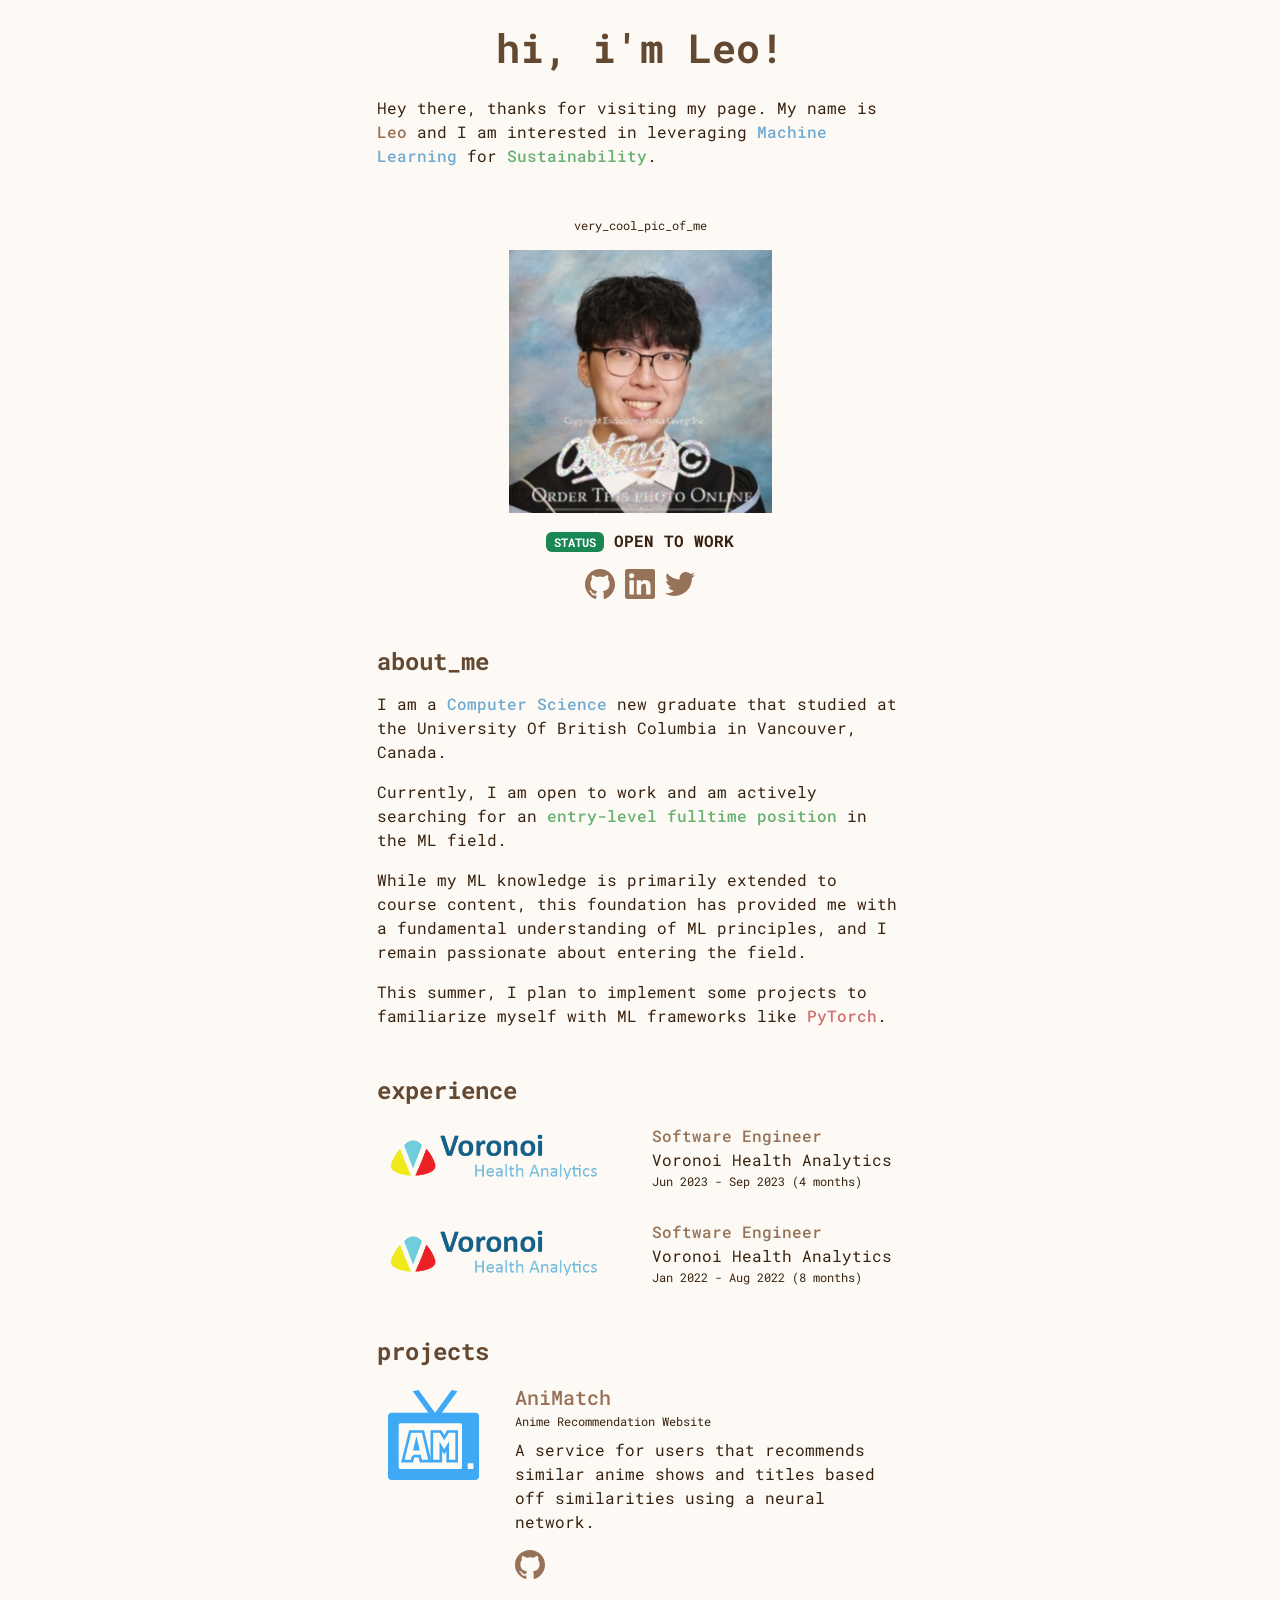
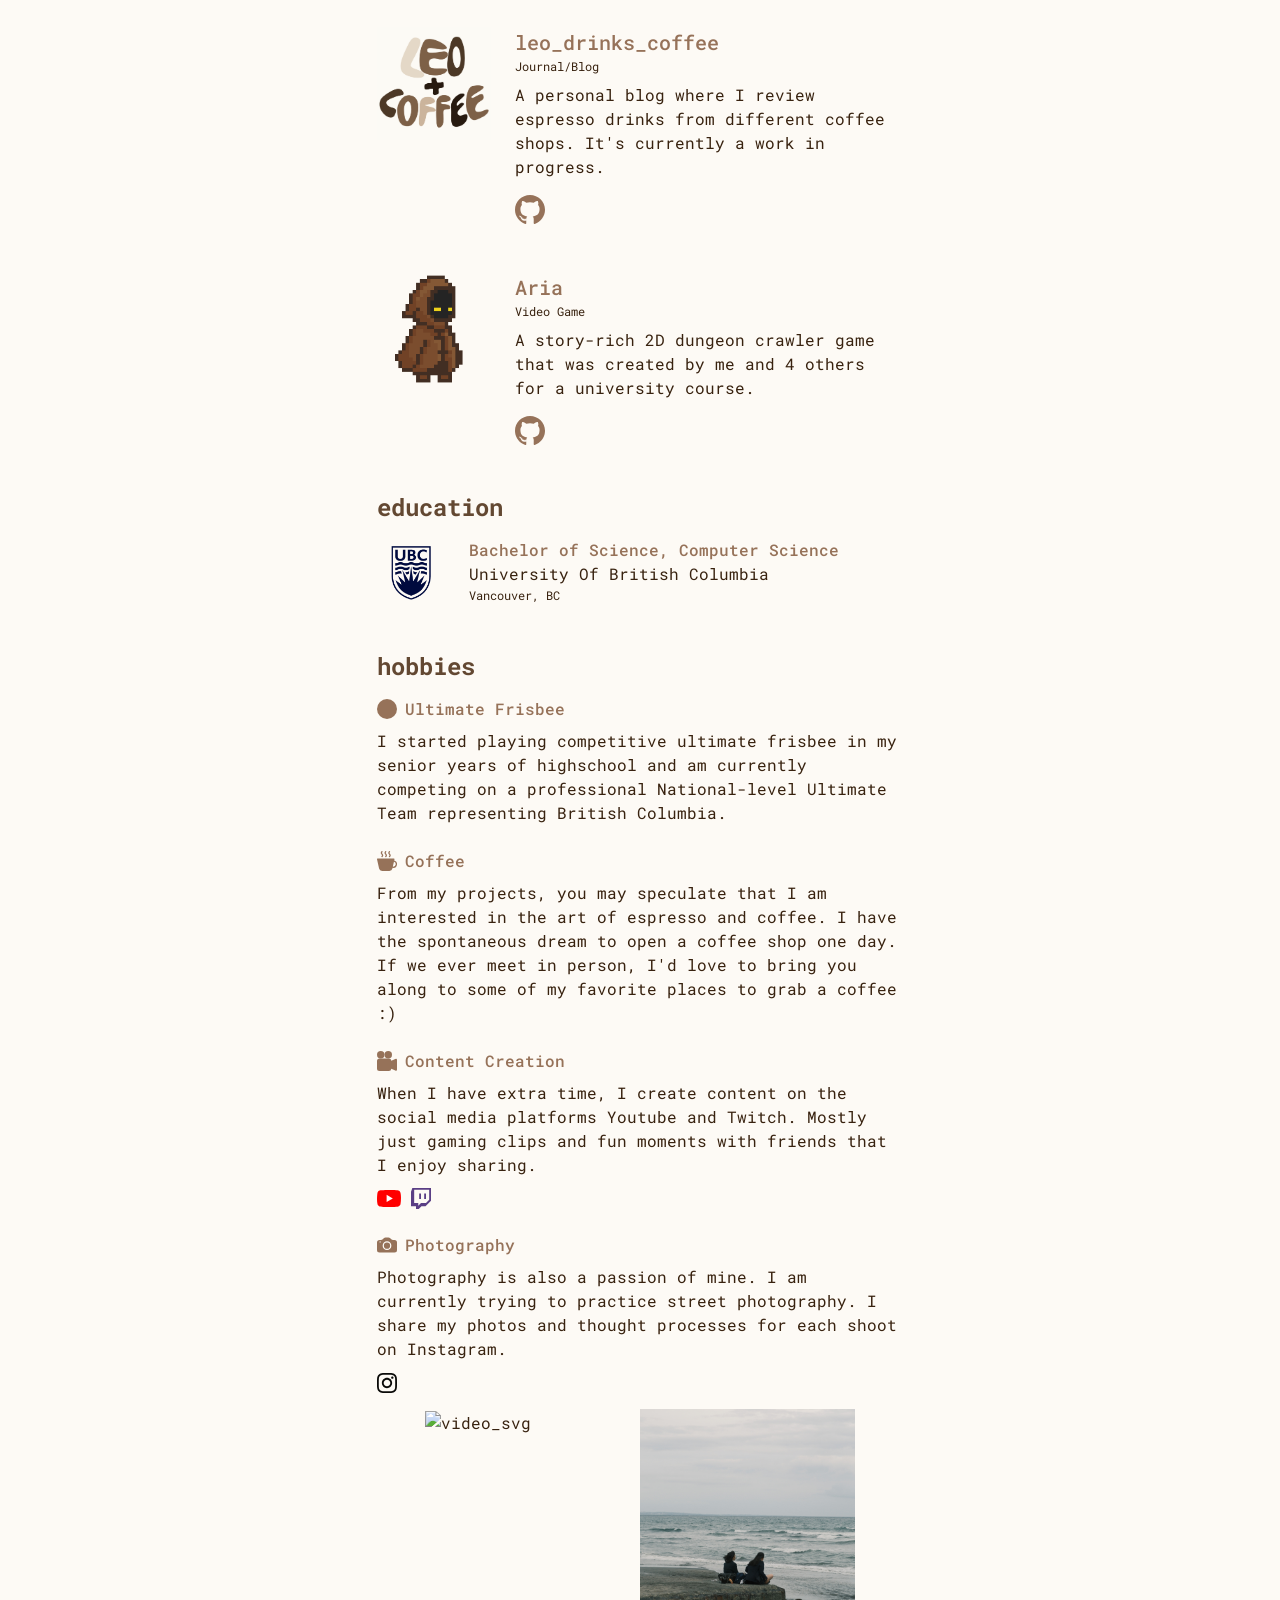
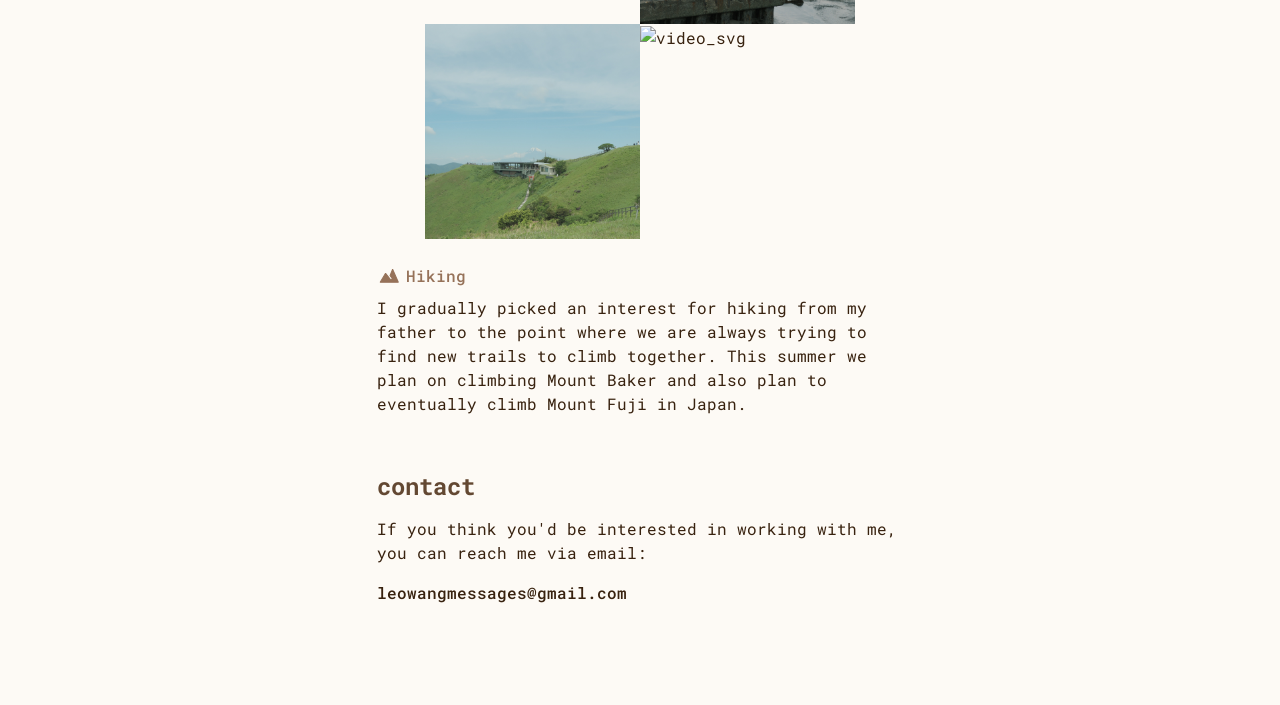
==== commit 816538a7: "Added clarity to introduction and AniMatch project" ====
--- a/docs/index.html
+++ b/docs/index.html
@@ -44,7 +44,7 @@
                     <p class="pb-3">I am a <span class="text-blue-colour fw-medium">Computer Science</span> new graduate that studied at the University Of British Columbia in Vancouver, Canada.</p>
                     <!-- <p>Upon entering University, I had the goal of landing a career in Software Engineering. However, after recognizing the significant impact that ML could create in the field of sustainability, I decided to shift my career towards the ML path.</p> -->
                     <p class="pb-3">Currently, I am open to work and am actively searching for an <span class="text-green-colour fw-medium">entry-level fulltime position</span> in the ML field.</p>
-                    <p class="pb-3">I am willing to relocate for work. I am legally allowed to work in the U.S., but will require a visa.</p>
+                    <!-- <p class="pb-3">I am willing to relocate for work. I am legally allowed to work in the U.S., but will require a visa.</p> -->
                     <p class="pb-3">While my ML knowledge is primarily extended to course content, this foundation has provided me with a fundamental understanding of ML principles, and I remain passionate about entering the field.</p>
                     <p>This summer, I plan to implement some projects to familiarize myself with ML frameworks like <span class="text-red-colour fw-medium">PyTorch</span>.</p>
                 </div>
@@ -121,6 +121,15 @@
                     <h4 class="fw-bold pb-3">projects</h4>
                     <div class="row align-items-top gy-5">
                         <div class="col-3 text-center">
+                            <img src="images/animatch-logo.svg" class="pt-2 img-fluid mx-auto" alt="AniMatch" width=80%>
+                        </div>
+                        <div class="col-9">
+                            <p class="fw-medium text-highlight-colour fs-5">AniMatch</p>
+                            <p class="pb-2 fs-7">Anime Recommendation Website</p>
+                            <p class="pb-3">A service for users that recommends similar anime shows and titles based off similarities using a neural network.</p>
+                            <a href="https://github.com/notleowang/AniMatch" target="_blank"><img src="images/github-icon.svg" class="img-fluid mx-auto icon" alt="github" width="30px"></a>
+                        </div>
+                        <div class="col-3 text-center">
                             <img src="images/leo_drinks_coffee.png" class="img-fluid mx-auto" alt="leo_drinks_coffee" width=100%>
                         </div>
                         <div class="col-9">
@@ -144,6 +153,15 @@
                 <div class="col-12 content-small content-xsmall">
                     <h4 class="fw-bold pb-3">projects</h4>
                     <div class="row align-items-top gy-4">
+                        <div class="col-9">
+                            <p class="fw-medium text-highlight-colour fs-5">AniMatch</p>
+                            <p class="pb-2 fs-7">Anime Recommendation Website</p>
+                            <p class="pb-3">A service for users that recommends similar anime shows and titles based off similarities using a neural network.</p>
+                            <a href="https://github.com/notleowang/AniMatch" target="_blank"><img src="images/github-icon.svg" class="img-fluid mx-auto icon" alt="github" width="30px"></a>
+                        </div>
+                        <div class="col-3 text-center">
+                            <img src="images/animatch-logo.svg" class="pt-2 img-fluid mx-auto" alt="AniMatch" width=80%>
+                        </div>
                         <div class="col-9">
                             <p class="fw-medium text-highlight-colour">leo_drinks_coffee</p>
                             <p class="pb-2 fs-7">Journal/Blog</p>
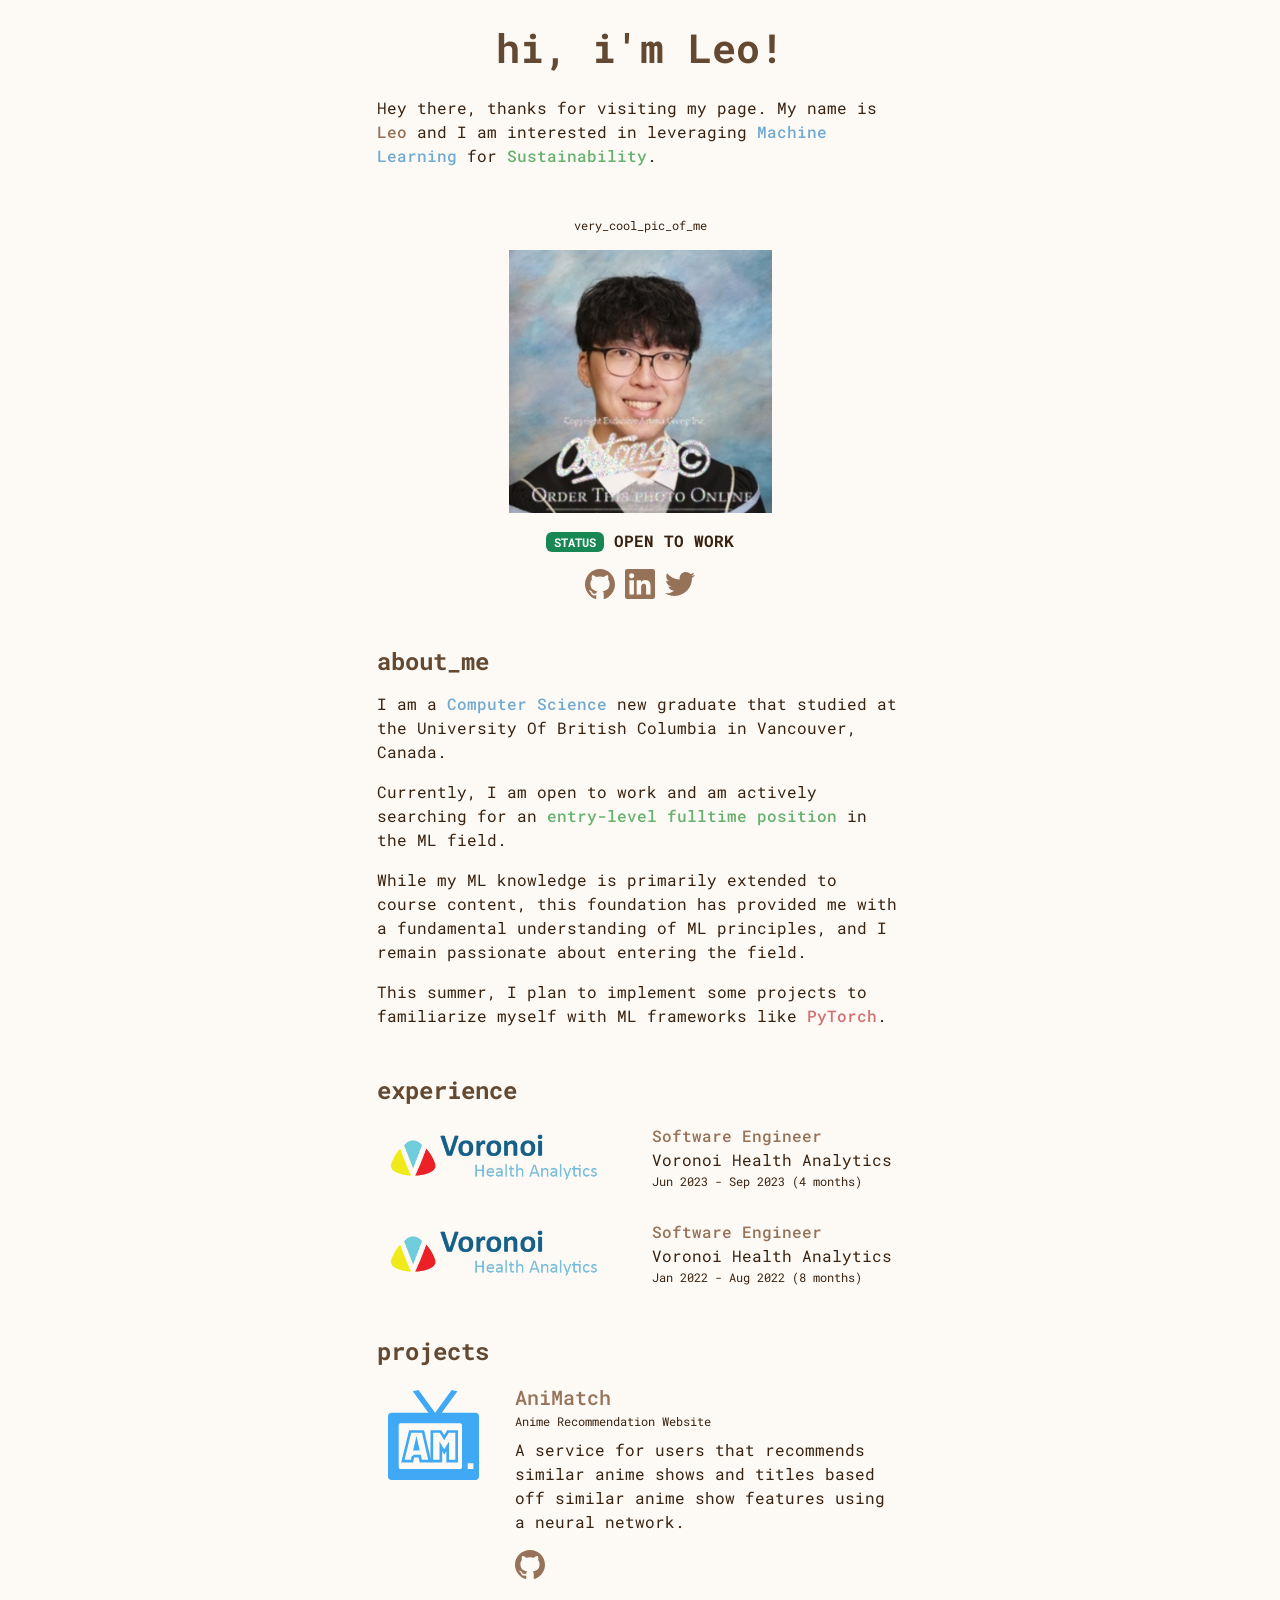
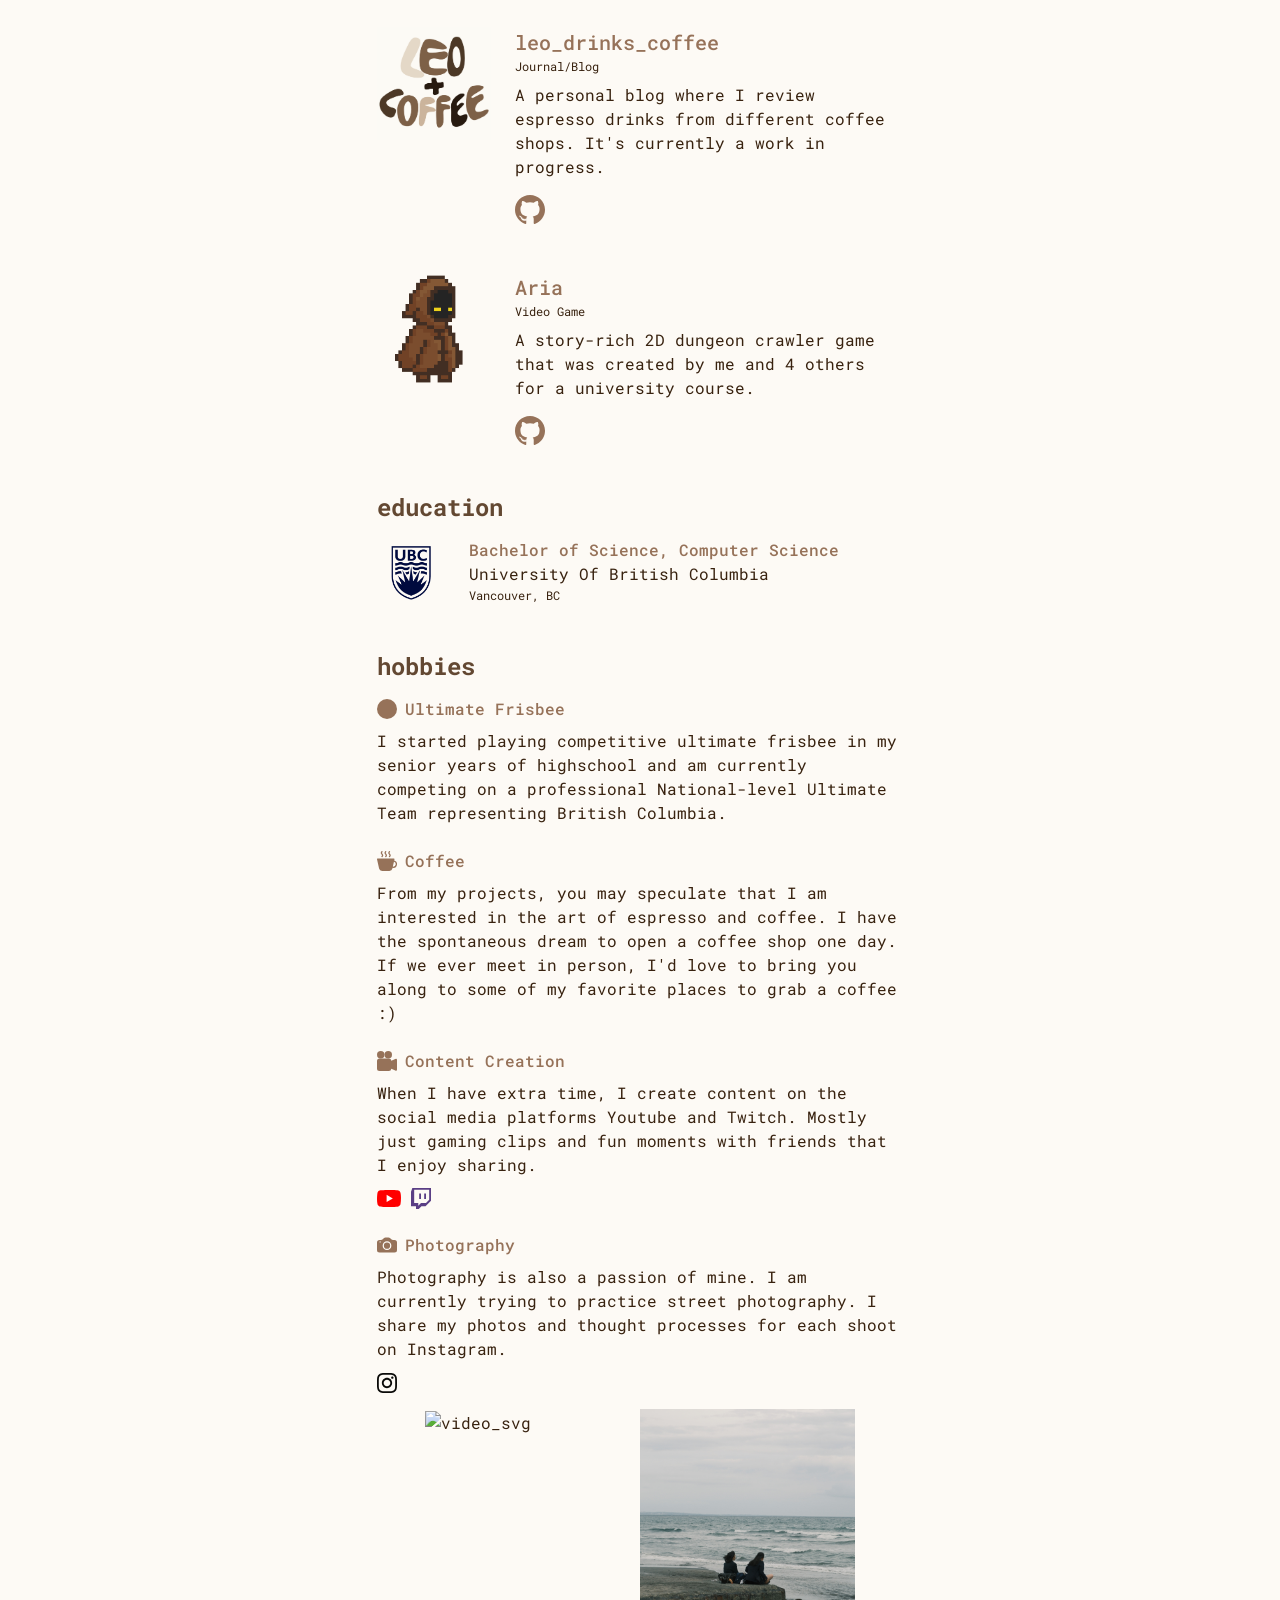
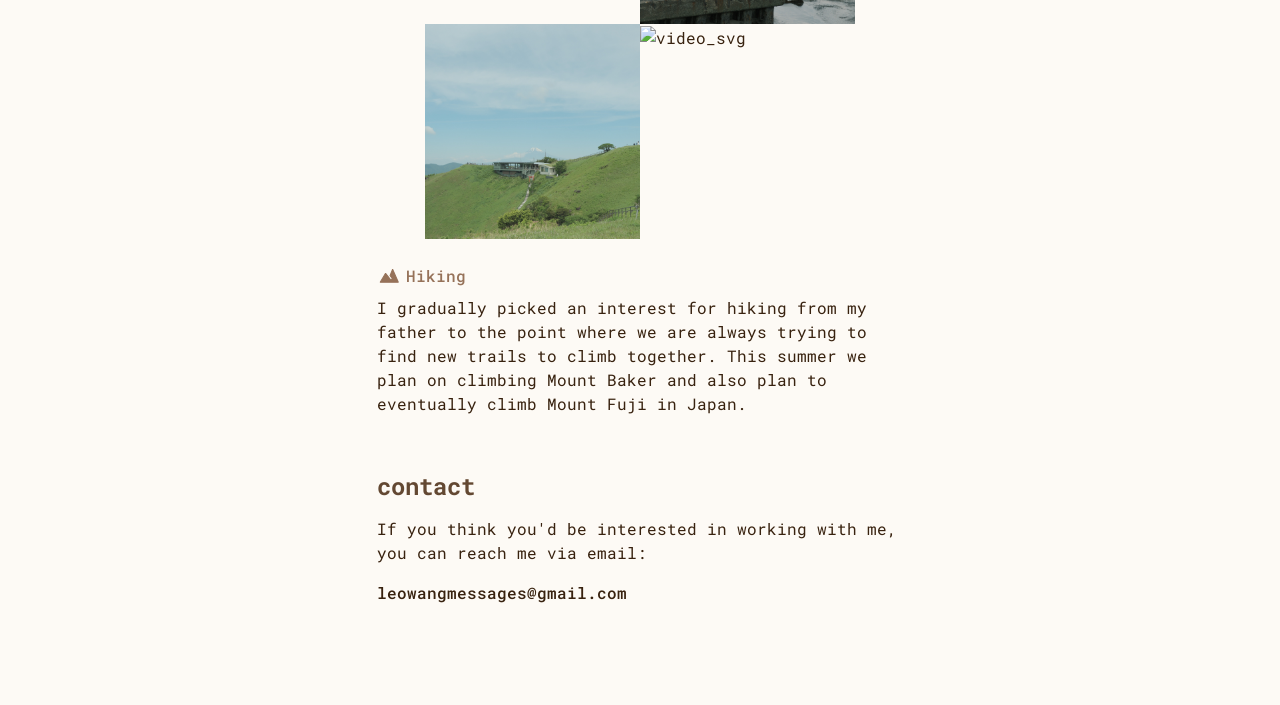
==== commit acac324e: "Fixed sentence" ====
--- a/docs/index.html
+++ b/docs/index.html
@@ -126,7 +126,7 @@
                         <div class="col-9">
                             <p class="fw-medium text-highlight-colour fs-5">AniMatch</p>
                             <p class="pb-2 fs-7">Anime Recommendation Website</p>
-                            <p class="pb-3">A service for users that recommends similar anime shows and titles based off similarities using a neural network.</p>
+                            <p class="pb-3">A service for users that recommends similar anime shows and titles based off similar anime show features using a neural network.</p>
                             <a href="https://github.com/notleowang/AniMatch" target="_blank"><img src="images/github-icon.svg" class="img-fluid mx-auto icon" alt="github" width="30px"></a>
                         </div>
                         <div class="col-3 text-center">
@@ -156,7 +156,7 @@
                         <div class="col-9">
                             <p class="fw-medium text-highlight-colour fs-5">AniMatch</p>
                             <p class="pb-2 fs-7">Anime Recommendation Website</p>
-                            <p class="pb-3">A service for users that recommends similar anime shows and titles based off similarities using a neural network.</p>
+                            <p class="pb-3">A service for users that recommends similar anime shows and titles based off similar anime show features using a neural network.</p>
                             <a href="https://github.com/notleowang/AniMatch" target="_blank"><img src="images/github-icon.svg" class="img-fluid mx-auto icon" alt="github" width="30px"></a>
                         </div>
                         <div class="col-3 text-center">
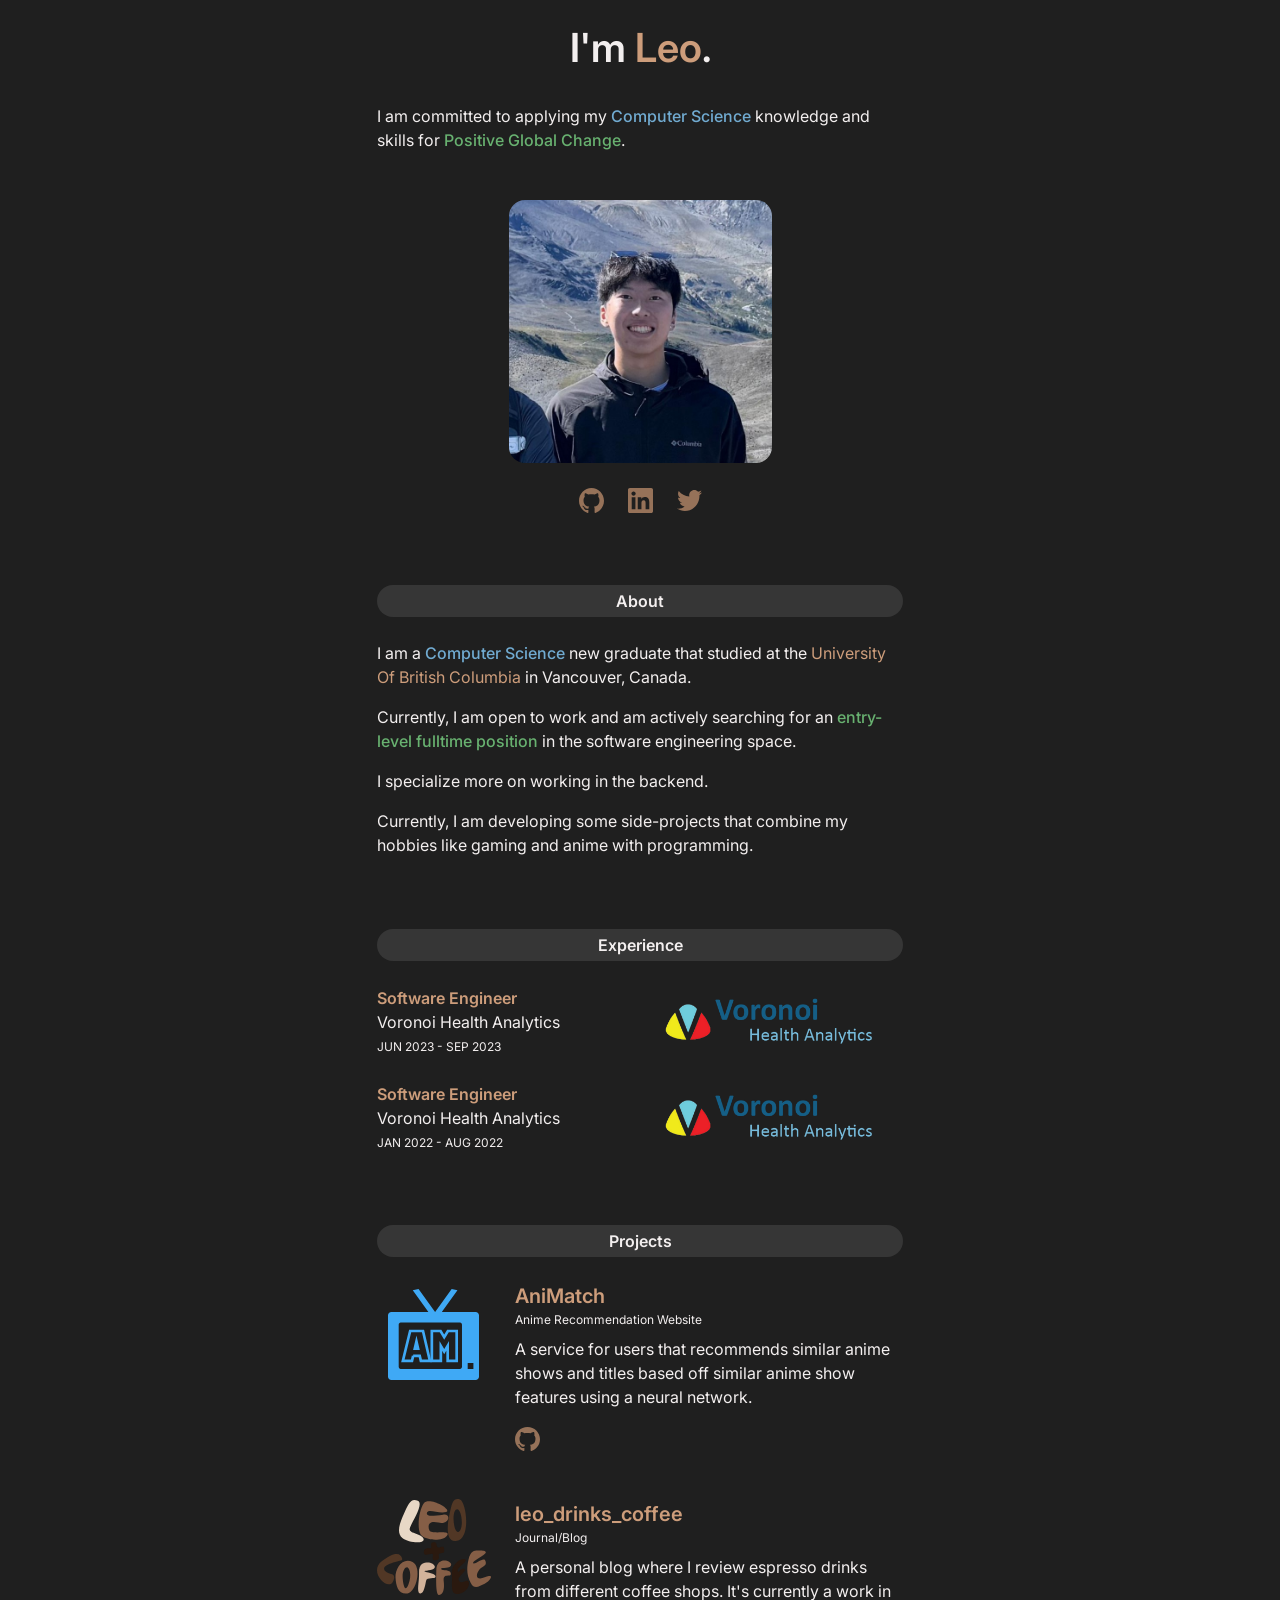
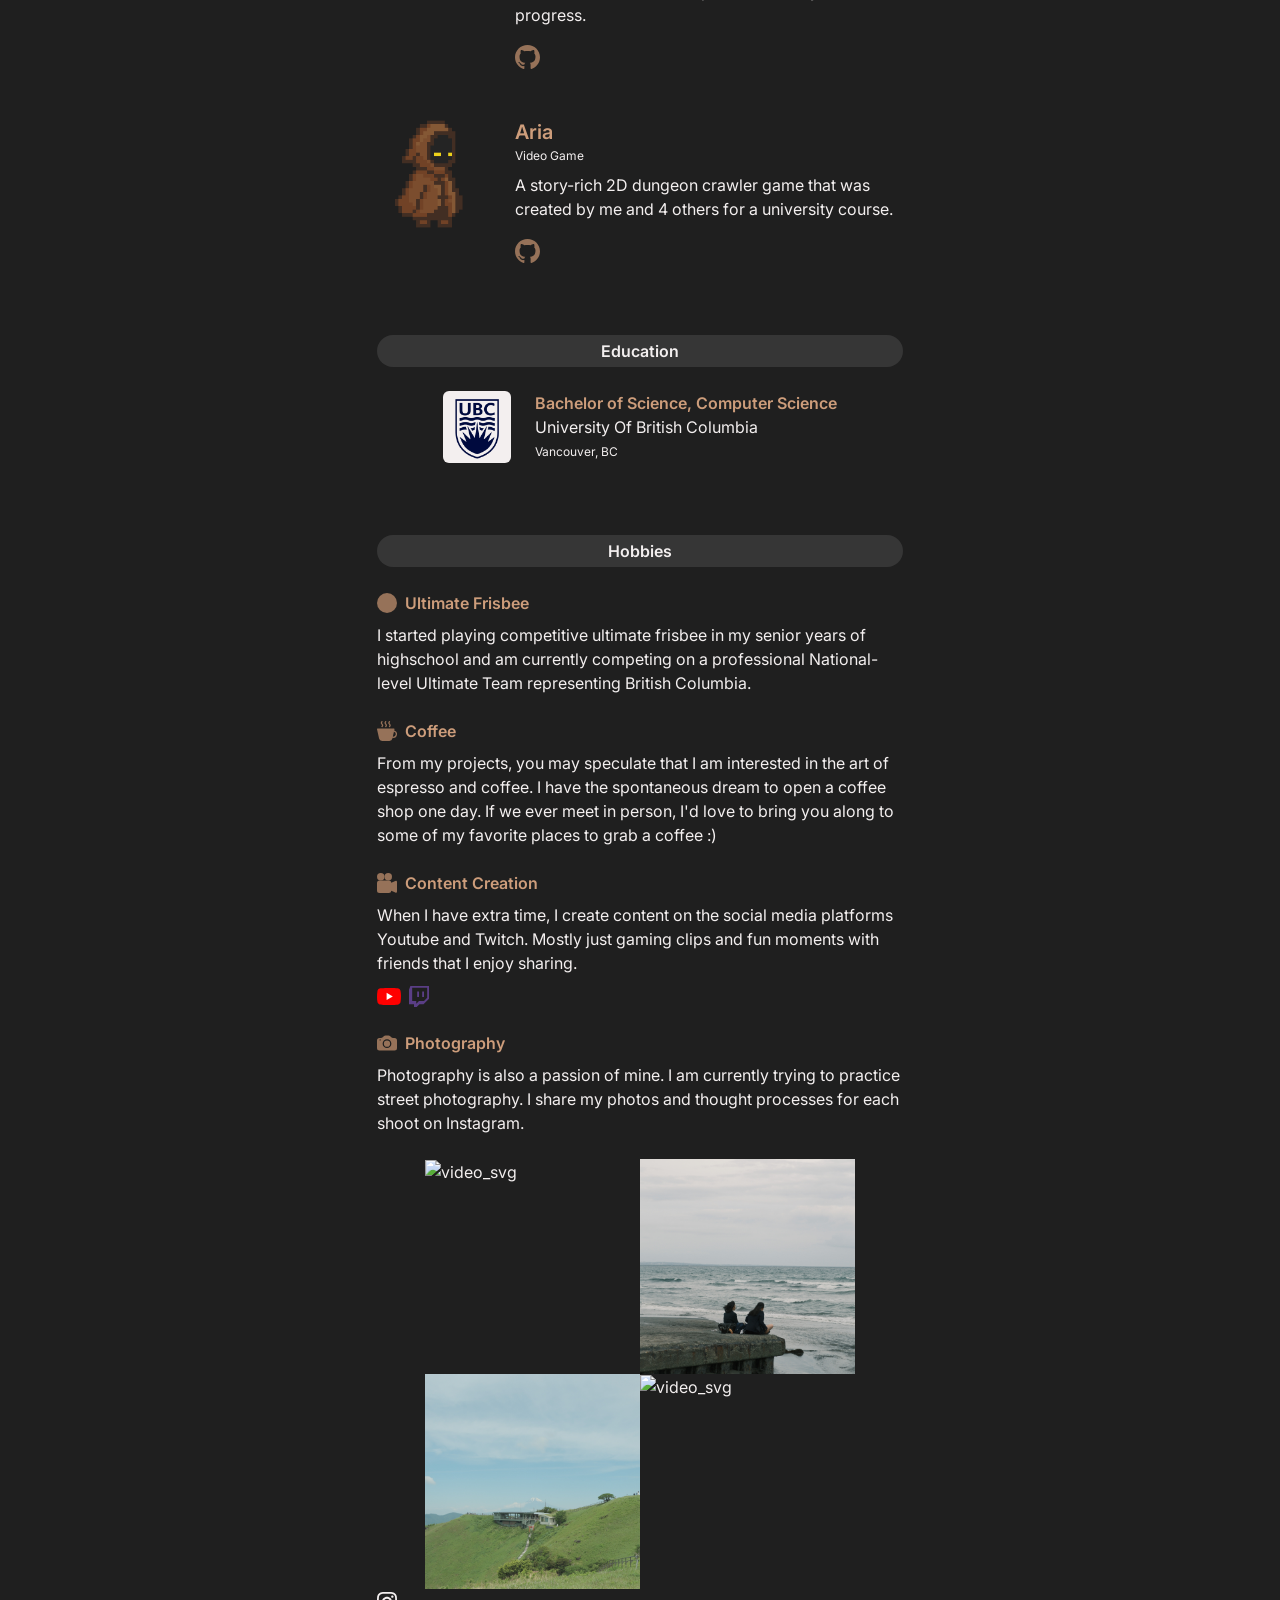
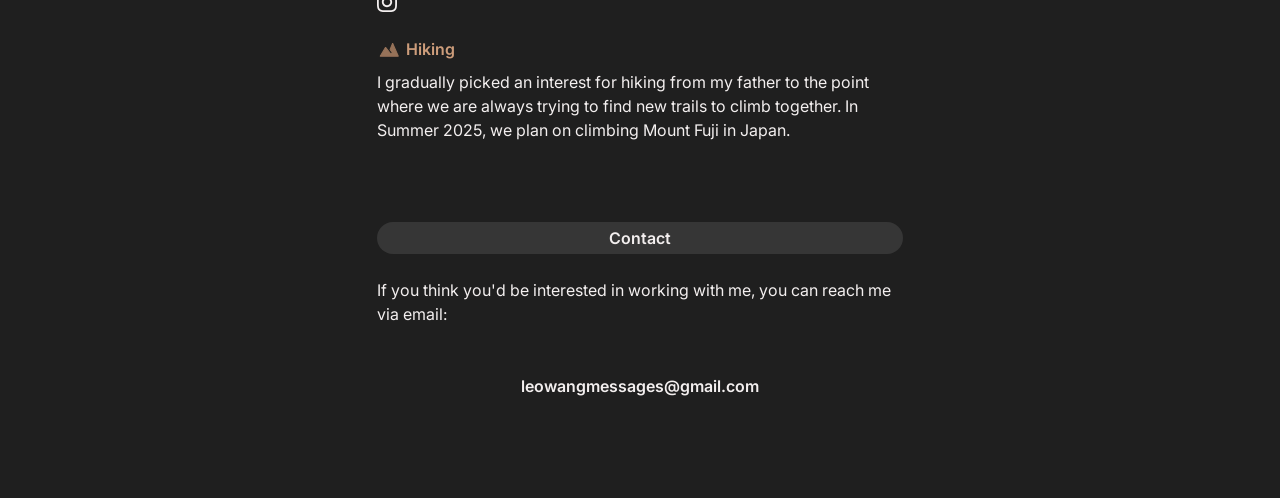
==== commit 8285aa51: "Updated website" ====
--- a/docs/index.html
+++ b/docs/index.html
@@ -9,13 +9,14 @@
         <link rel="preconnect" href="https://fonts.googleapis.com">
         <link rel="preconnect" href="https://fonts.gstatic.com" crossorigin>
         <link href="https://fonts.googleapis.com/css2?family=Roboto+Mono:ital,wght@0,100..700;1,100..700&family=Roboto:wght@400;500;700&display=swap" rel="stylesheet">
+        <link href="https://fonts.googleapis.com/css2?family=Inter:ital,opsz,wght@0,14..32,100..900;1,14..32,100..900&display=swap" rel="stylesheet">
         <link href="https://cdn.jsdelivr.net/npm/bootstrap@5.3.3/dist/css/bootstrap.min.css" rel="stylesheet" integrity="sha384-QWTKZyjpPEjISv5WaRU9OFeRpok6YctnYmDr5pNlyT2bRjXh0JMhjY6hW+ALEwIH" crossorigin="anonymous">
         <link rel="stylesheet" href="css/styles.css">
     </head>
 
     <body>
-        <div class="container text-center py-4">
-            <h1 class="fw-bold m-0">hi, i'm Leo!</h1>
+        <div class="container text-center">
+            <h1 class="fw-semibold py-4">I'm <span class="text-highlight-colour">Leo</span>.</h1>
         </div>
 
         <div class="container text-start">
@@ -23,159 +24,184 @@
 
                 <!-- INTRO -->
                 <div class="col-12">
-                    <p>Hey there, thanks for visiting my page. My name is <span class="text-highlight-colour fw-medium">Leo</span> and I am interested in leveraging <span class="text-blue-colour fw-medium">Machine Learning</span> for <span class="text-green-colour fw-medium">Sustainability</span>.</p>
-                </div>
+                    <p>I am committed to applying my <span class="text-blue-colour fw-medium">Computer Science</span> knowledge and skills for <span class="text-green-colour fw-medium">Positive Global Change</span>.</p>
+                </div>
+
                 <div class="col-12 text-center">
-                    <p class="pb-3 fs-7">very_cool_pic_of_me</p>
-                    <img src="images/leo.jpeg" class="img-fluid" alt="good_looking_guy" width="50%">
-                    <p class="fw-bold pt-3 pb-3"><span class="badge text-bg-success">STATUS</span> OPEN TO WORK</p>
-                    <div class="row">
-                        <div class="col">
-                            <a href="https://www.github.com/notleowang" target="_blank"><img src="images/github-icon.svg" class="img-fluid mx-auto icon" alt="github" width="30px"></a>
-                            <a href="https://www.linkedin.com/in/notleowang" target="_blank"><img src="images/linkedin-icon.svg" class="img-fluid mx-auto" alt="linkedin" width="30px"></a>
-                            <a href="https://www.twitter.com/notleowang" target="_blank"><img src="images/twitter.svg" class="img-fluid mx-auto icon" alt="twitter" width="30px"></a>
+                    <!-- <p class="pb-3 fs-7">very_cool_pic_of_me</p> -->
+                    <img src="images/me.jpg" class="img-fluid rounded-4" alt="picture_of_me" width="50%">
+                    <!-- <p class="fw-bold pt-3 pb-3"><span class="badge text-bg-success">STATUS</span> OPEN TO WORK</p> -->
+                    <div class="row justify-content-center pt-4">
+                        <div class="col-auto">
+                            <a href="https://www.github.com/notleowang" target="_blank"><img src="images/github-icon.svg" class="img-fluid mx-auto icon" alt="github" width="25px"></a>
+                        </div>
+                        <div class="col-auto">
+                            <a href="https://www.linkedin.com/in/notleowang" target="_blank"><img src="images/linkedin-icon.svg" class="img-fluid mx-auto" alt="linkedin" width="25px"></a>
+                        </div>
+                        <div class="col-auto">
+                            <a href="https://www.twitter.com/notleowang" target="_blank"><img src="images/twitter.svg" class="img-fluid mx-auto icon" alt="twitter" width="25px"></a>
                         </div>
                     </div>
                 </div>
 
                 <!-- ABOUT -->
                 <div class="col-12">
-                    <h4 class="fw-bold pb-3">about_me</h4>
-                    <p class="pb-3">I am a <span class="text-blue-colour fw-medium">Computer Science</span> new graduate that studied at the University Of British Columbia in Vancouver, Canada.</p>
+                    <div class="text-center mb-4 mt-4">
+                        <p class="bg-primary-colour rounded-4 px-5 py-1 fw-semibold">About</p>
+                    </div>
+                    <!-- <h4 class="fw-bold pb-3">about_me</h4> -->
+                    <p class="pb-3">I am a <span class="text-blue-colour fw-medium">Computer Science</span> new graduate that studied at the <span class="text-highlight-colour">University Of British Columbia</span> in Vancouver, Canada.</p>
                     <!-- <p>Upon entering University, I had the goal of landing a career in Software Engineering. However, after recognizing the significant impact that ML could create in the field of sustainability, I decided to shift my career towards the ML path.</p> -->
-                    <p class="pb-3">Currently, I am open to work and am actively searching for an <span class="text-green-colour fw-medium">entry-level fulltime position</span> in the ML field.</p>
+                    <p class="pb-3">Currently, I am open to work and am actively searching for an <span class="text-green-colour fw-medium">entry-level fulltime position</span> in the software engineering space.</p>
+                    <p class="pb-3">I specialize more on working in the backend.</p>
                     <!-- <p class="pb-3">I am willing to relocate for work. I am legally allowed to work in the U.S., but will require a visa.</p> -->
-                    <p class="pb-3">While my ML knowledge is primarily extended to course content, this foundation has provided me with a fundamental understanding of ML principles, and I remain passionate about entering the field.</p>
-                    <p>This summer, I plan to implement some projects to familiarize myself with ML frameworks like <span class="text-red-colour fw-medium">PyTorch</span>.</p>
+                    <!-- <p class="pb-3">While my ML knowledge is primarily extended to course content, this foundation has provided me with a fundamental understanding of ML principles, and I remain passionate about entering the field.</p> -->
+                    <p>Currently, I am developing some side-projects that combine my hobbies like gaming and anime with programming.</p>
+                        <!-- familiarize myself with ML frameworks like <span class="text-red-colour fw-medium">PyTorch</span>.</p> -->
                 </div>
                 
                 <!-- EXPERIENCE -->
                 <div class="col-12 content-large">
-                    <h4 class="fw-bold pb-3">experience</h4>
+                    <!-- <h4 class="fw-bold pb-3">experience</h4> -->
+                    <div class="text-center mb-4 mt-4">
+                        <p class="bg-primary-colour rounded-4 px-5 py-1 fw-semibold">Experience</p>
+                    </div>
                     <div class="row align-items-center gy-4">
                         <div class="col-6">
-                            <a href="https://www.voronoihealthanalytics.com/" target="_blank"><img src="images/voronoi.webp" class="img-fluid mx-auto" alt="voronoi_logo"></a>
+                            <p class="fw-semibold text-highlight-colour">Software Engineer</p>
+                            <p>Voronoi Health Analytics</p>
+                            <p class="fs-7 pt-1">JUN 2023 - SEP 2023</p>
                         </div>
                         <div class="col-6">
+                            <a href="https://www.voronoihealthanalytics.com/" target="_blank"><img src="images/voronoi.webp" class="img-fluid mx-auto" alt="voronoi_logo"></a>
+                        </div>
+                        <div class="col-6">
+                            <p class="fw-semibold text-highlight-colour">Software Engineer</p>
+                            <p>Voronoi Health Analytics</p>
+                            <p class="fs-7 pt-1">JAN 2022 - AUG 2022</p>
+                        </div>
+                        <div class="col-6">
+                            <a href="https://www.voronoihealthanalytics.com/" target="_blank"><img src="images/voronoi.webp" class="img-fluid mx-auto" alt="voronoi_logo"></a>
+                        </div>
+                    </div>
+                </div>
+
+                <div class="col-12 content-small">
+                    <!-- <h4 class="fw-bold pb-3">experience</h4> -->
+                    <div class="text-center mb-4 mt-4">
+                        <p class="bg-primary-colour rounded-4 px-5 py-1 fw-semibold">Experience</p>
+                    </div>
+                    <div class="row align-items-center gy-4">
+                        <div class="col-7">
                             <p class="fw-medium text-highlight-colour">Software Engineer</p>
-                            <p class="shrink-text">Voronoi Health Analytics</p>
-                            <p class="fs-7">Jun 2023 - Sep 2023 (4 months)</p>
-                        </div>
-                        <div class="col-6">
-                            <a href="https://www.voronoihealthanalytics.com/" target="_blank"><img src="images/voronoi.webp" class="img-fluid mx-auto" alt="voronoi_logo"></a>
-                        </div>
-                        <div class="col-6">
+                            <p>Voronoi Health Analytics</p>
+                            <p class="fs-7 pt-1">JUN 2023 - SEP 2023</p>
+                        </div>
+                        <div class="col-5">
+                            <a href="https://www.voronoihealthanalytics.com/" target="_blank"><img src="images/voronoi.webp" class="img-fluid mx-auto" alt="voronoi_logo"></a>
+                        </div>
+                        <div class="col-7">
                             <p class="fw-medium text-highlight-colour">Software Engineer</p>
-                            <p class="shrink-text">Voronoi Health Analytics</p>
-                            <p class="fs-7">Jan 2022 - Aug 2022 (8 months)</p>
-                        </div>
-                    </div>
-                </div>
-
-                <div class="col-12 content-small">
-                    <h4 class="fw-bold pb-3">experience</h4>
-                    <div class="row align-items-center gy-4 justify-content-center">
+                            <p>Voronoi Health Analytics</p>
+                            <p class="fs-7 pt-1">JAN 2022 - AUG 2022</p>
+                        </div>
                         <div class="col-5">
                             <a href="https://www.voronoihealthanalytics.com/" target="_blank"><img src="images/voronoi.webp" class="img-fluid mx-auto" alt="voronoi_logo"></a>
                         </div>
+                    </div>
+                </div>
+
+                <div class="col-12 content-xsmall">
+                    <!-- <h4 class="fw-bold pb-3">experience</h4> -->
+                    <div class="text-center mb-4 mt-4">
+                        <p class="bg-primary-colour rounded-4 px-5 py-1 fw-semibold">Experience</p>
+                    </div>
+                    <div class="row gy-4 align-items-center">
+                        <div class="col-7">
+                            <p class="fw-semibold text-highlight-colour">Software Engineer</p>
+                            <p>Voronoi Health Analytics</p>
+                            <p class="fs-7 pt-1">JUN 2023 - SEP 2023</p>
+                        </div>
                         <div class="col-5">
-                            <p class="fw-medium text-highlight-colour">Software Engineer</p>
-                            <p class="shrink-text">Voronoi Health Analytics</p>
-                            <p class="fs-7">Jun 2023 - Sep 2023</p>
+                            <a href="https://www.voronoihealthanalytics.com/" target="_blank"><img src="images/voronoi.webp" class="img-fluid mx-auto" alt="voronoi_logo"></a>
+                        </div>
+                        <div class="col-7">
+                            <p class="fw-semibold text-highlight-colour">Software Engineer</p>
+                            <p>Voronoi Health Analytics</p>
+                            <p class="fs-7 pt-1">JAN 2022 - AUG 2022</p>
                         </div>
                         <div class="col-5">
                             <a href="https://www.voronoihealthanalytics.com/" target="_blank"><img src="images/voronoi.webp" class="img-fluid mx-auto" alt="voronoi_logo"></a>
-                        </div>
-                        <div class="col-5">
-                            <p class="fw-medium text-highlight-colour">Software Engineer</p>
-                            <p class="shrink-text">Voronoi Health Analytics</p>
-                            <p class="fs-7">Jan 2022 - Aug 2022</p>
-                        </div>
-                    </div>
-                </div>
-
-                <div class="col-12 content-xsmall">
-                    <h4 class="fw-bold pb-3">experience</h4>
-                    <div class="row align-items-center gy-4 justify-content-center">
-                        <div class="col-4">
-                            <a href="https://www.voronoihealthanalytics.com/" target="_blank"><img src="images/voronoi.webp" class="img-fluid mx-auto" alt="voronoi_logo"></a>
-                        </div>
-                        <div class="col-auto">
-                            <p class="fw-medium text-highlight-colour">Software Engineer</p>
-                            <p class="shrink-text">Voronoi Health Analytics</p>
-                            <p class="fs-7">Jun 2023 - Sep 2023</p>
-                        </div>
-                        <div class="col-4">
-                            <a href="https://www.voronoihealthanalytics.com/" target="_blank"><img src="images/voronoi.webp" class="img-fluid mx-auto" alt="voronoi_logo"></a>
-                        </div>
-                        <div class="col-auto">
-                            <p class="fw-medium text-highlight-colour">Software Engineer</p>
-                            <p class="shrink-text">Voronoi Health Analytics</p>
-                            <p class="fs-7">Jan 2022 - Aug 2022</p>
                         </div>
                     </div>
                 </div>
 
                 <!-- PROJECTS -->
                 <div class="col-12 content-large">
-                    <h4 class="fw-bold pb-3">projects</h4>
+                    <!-- <h4 class="fw-bold pb-3">projects</h4> -->
+                    <div class="text-center mb-4 mt-4">
+                        <p class="bg-primary-colour rounded-4 px-5 py-1 fw-semibold">Projects</p>
+                    </div>
                     <div class="row align-items-top gy-5">
                         <div class="col-3 text-center">
                             <img src="images/animatch-logo.svg" class="pt-2 img-fluid mx-auto" alt="AniMatch" width=80%>
                         </div>
                         <div class="col-9">
-                            <p class="fw-medium text-highlight-colour fs-5">AniMatch</p>
+                            <p class="fw-semibold text-highlight-colour fs-5">AniMatch</p>
                             <p class="pb-2 fs-7">Anime Recommendation Website</p>
                             <p class="pb-3">A service for users that recommends similar anime shows and titles based off similar anime show features using a neural network.</p>
-                            <a href="https://github.com/notleowang/AniMatch" target="_blank"><img src="images/github-icon.svg" class="img-fluid mx-auto icon" alt="github" width="30px"></a>
+                            <a href="https://github.com/notleowang/AniMatch" target="_blank"><img src="images/github-icon.svg" class="img-fluid mx-auto icon" alt="github" width="25px"></a>
                         </div>
                         <div class="col-3 text-center">
-                            <img src="images/leo_drinks_coffee.png" class="img-fluid mx-auto" alt="leo_drinks_coffee" width=100%>
-                        </div>
-                        <div class="col-9">
-                            <p class="fw-medium text-highlight-colour fs-5">leo_drinks_coffee</p>
+                            <img src="images/leo_drinks_coffee.svg" class="img-fluid mx-auto" alt="leo_drinks_coffee" width=100%>
+                        </div>
+                        <div class="col-9">
+                            <p class="fw-semibold text-highlight-colour fs-5">leo_drinks_coffee</p>
                             <p class="pb-2 fs-7">Journal/Blog</p>
                             <p class="pb-3">A personal blog where I review espresso drinks from different coffee shops. It's currently a work in progress.</p>
-                            <a href="https://github.com/notleowang/leo-drinks-coffee" target="_blank"><img src="images/github-icon.svg" class="img-fluid mx-auto icon" alt="github" width="30px"></a>
+                            <a href="https://github.com/notleowang/leo-drinks-coffee" target="_blank"><img src="images/github-icon.svg" class="img-fluid mx-auto icon" alt="github" width="25px"></a>
                         </div>
                         <div class="col-3 text-center">
                             <img src="images/ARIA.png" class="img-fluid mx-auto" alt="Aria" width=100%>
                         </div>
                         <div class="col-9">
-                            <p class="fw-medium text-highlight-colour fs-5">Aria</p>
+                            <p class="fw-semibold text-highlight-colour fs-5">Aria</p>
                             <p class="pb-2 fs-7">Video Game</p>
                             <p class="pb-3">A story-rich 2D dungeon crawler game that was created by me and 4 others for a university course.</p>
-                            <a href="https://github.com/notleowang/Aria" target="_blank"><img src="images/github-icon.svg" class="img-fluid mx-auto icon" alt="github" width="30px"></a>
+                            <a href="https://github.com/notleowang/Aria" target="_blank"><img src="images/github-icon.svg" class="img-fluid mx-auto icon" alt="github" width="25px"></a>
                         </div>
                     </div>
                 </div>
 
                 <div class="col-12 content-small content-xsmall">
-                    <h4 class="fw-bold pb-3">projects</h4>
+                    <!-- <h4 class="fw-bold pb-3">projects</h4> -->
+                    <div class="text-center mb-4 mt-4">
+                        <p class="bg-primary-colour rounded-4 px-5 py-1 fw-semibold">Projects</p>
+                    </div>
                     <div class="row align-items-top gy-4">
                         <div class="col-9">
-                            <p class="fw-medium text-highlight-colour fs-5">AniMatch</p>
+                            <p class="fw-semibold text-highlight-colour fs-5">AniMatch</p>
                             <p class="pb-2 fs-7">Anime Recommendation Website</p>
                             <p class="pb-3">A service for users that recommends similar anime shows and titles based off similar anime show features using a neural network.</p>
-                            <a href="https://github.com/notleowang/AniMatch" target="_blank"><img src="images/github-icon.svg" class="img-fluid mx-auto icon" alt="github" width="30px"></a>
-                        </div>
-                        <div class="col-3 text-center">
+                            <a href="https://github.com/notleowang/AniMatch" target="_blank"><img src="images/github-icon.svg" class="img-fluid mx-auto icon" alt="github" width="20px"></a>
+                        </div>
+                        <div class="col-3 text-center align-self-center">
                             <img src="images/animatch-logo.svg" class="pt-2 img-fluid mx-auto" alt="AniMatch" width=80%>
                         </div>
                         <div class="col-9">
-                            <p class="fw-medium text-highlight-colour">leo_drinks_coffee</p>
+                            <p class="fw-semibold text-highlight-colour">leo_drinks_coffee</p>
                             <p class="pb-2 fs-7">Journal/Blog</p>
                             <p class="pb-3">A personal blog where I review espresso drinks from different coffee shops. It's currently a work in progress.</p>
-                            <a href="https://github.com/notleowang/leo-drinks-coffee" target="_blank"><img src="images/github-icon.svg" class="img-fluid mx-auto icon" alt="github" width="30px"></a>
+                            <a href="https://github.com/notleowang/leo-drinks-coffee" target="_blank"><img src="images/github-icon.svg" class="img-fluid mx-auto icon" alt="github" width="20px"></a>
                         </div>
                         <div class="col-3 text-center align-self-center">
-                            <img src="images/leo_drinks_coffee.png" class="img-fluid mx-auto" alt="leo_drinks_coffee" width=100%>
-                        </div>
-                        <div class="col-9">
-                            <p class="fw-medium text-highlight-colour">Aria</p>
+                            <img src="images/leo_drinks_coffee.svg" class="img-fluid mx-auto" alt="leo_drinks_coffee" width=100%>
+                        </div>
+                        <div class="col-9">
+                            <p class="fw-semibold text-highlight-colour">Aria</p>
                             <p class="pb-2 fs-7">Video Game</p>
                             <p class="pb-3">A story-rich 2D dungeon crawler game that was created by me and 4 others for a university course.</p>
-                            <a href="https://github.com/notleowang/Aria" target="_blank"><img src="images/github-icon.svg" class="img-fluid mx-auto icon" alt="github" width="30px"></a>
+                            <a href="https://github.com/notleowang/Aria" target="_blank"><img src="images/github-icon.svg" class="img-fluid mx-auto icon" alt="github" width="20px"></a>
                         </div>
                         <div class="col-3 text-center align-self-center">
                             <img src="images/ARIA.png" class="img-fluid mx-auto" alt="Aria" width=100%>
@@ -185,15 +211,18 @@
 
                 <!-- EDUCATION -->
                 <div class="col-12 content-large">
-                    <h4 class="fw-bold pb-3">education</h4>
-                    <div class="row align-items-center gy-3">
-                        <div class="pt-1 col-2 text-center">
-                            <a href="https://www.ubc.ca/" target="_blank"><img src="images/ubc.png" class="img-fluid mx-auto" alt="ubc_logo" width=80%></a>
-                        </div>
-                        <div class="col-10">
-                            <p class="fw-medium text-highlight-colour">Bachelor of Science, Computer Science</p>
+                    <!-- <h4 class="fw-bold pb-3">education</h4> -->
+                    <div class="text-center mb-4 mt-4">
+                        <p class="bg-primary-colour rounded-4 px-5 py-1 fw-semibold">Education</p>
+                    </div>
+                    <div class="row justify-content-center">
+                        <div class="col-2">
+                            <a href="https://www.ubc.ca/" target="_blank"><img src="images/ubc.png" class="img-fluid mx-auto bg-secondary-colour pt-2 pb-1 px-1 rounded-2" alt="ubc_logo" width=100%></a>
+                        </div>
+                        <div class="col-auto">
+                            <p class="fw-semibold text-highlight-colour">Bachelor of Science, Computer Science</p>
                             <p>University Of British Columbia</p>
-                            <p class="fs-7">Vancouver, BC</p>
+                            <p class="fs-7 pt-1">Vancouver, BC</p>
                         </div>
                         <!-- <div class="col">
                             <p>Relevant Courses</p>
@@ -207,13 +236,16 @@
                 </div>
 
                 <div class="col-12 content-small content-xsmall">
-                    <h4 class="fw-bold pb-3">education</h4>
-                    <div class="row align-items-center gy-3">
-                        <div class="pt-2 col-3 text-center">
-                            <a href="https://www.ubc.ca/" target="_blank"><img src="images/ubc.png" class="img-fluid mx-auto" alt="ubc_logo" width=70%></a>
-                        </div>
-                        <div class="col-auto">
-                            <p class="fw-medium text-highlight-colour">BSc. Computer Science</p>
+                    <!-- <h4 class="fw-bold pb-3">education</h4> -->
+                    <div class="text-center mb-4 mt-4">
+                        <p class="bg-primary-colour rounded-4 px-5 py-1 fw-semibold">Education</p>
+                    </div>
+                    <div class="row align-items-center justify-content-center">
+                        <div class="col-3">
+                            <a href="https://www.ubc.ca/" target="_blank"><img src="images/ubc.png" class="img-fluid mx-auto bg-secondary-colour pt-2 pb-1 px-1 rounded-2" alt="ubc_logo" width=100%></a>
+                        </div>
+                        <div class="col-auto">
+                            <p class="fw-semibold text-highlight-colour">BSc. Computer Science</p>
                             <p class="fs-7">University Of British Columbia</p>
                             <p class="fs-7">Vancouver, BC</p>
                         </div>
@@ -222,38 +254,40 @@
 
                 <!-- HOBBIES -->
                 <div class="col-12">
-                    <h4 class="fw-bold pb-3">hobbies</h4>
+                    <!-- <h4 class="fw-bold pb-3">hobbies</h4> -->
+                    <div class="text-center mb-4 mt-4">
+                        <p class="bg-primary-colour rounded-4 px-5 py-1 fw-semibold">Hobbies</p>
+                    </div>
                     <div class="row gy-4">
                         <div class="col-12">
                             <div class="d-inline-flex align-items-center pb-2">
                                 <img src="images/disc.svg" class="img-fluid mx-auto" alt="disc_svg" width=20px>
-                                <p class="text-highlight-colour fw-medium ps-2">Ultimate Frisbee</p>
+                                <p class="text-highlight-colour fw-semibold ps-2">Ultimate Frisbee</p>
                             </div>
                             <p>I started playing competitive ultimate frisbee in my senior years of highschool and am currently competing on a professional National-level Ultimate Team representing British Columbia.</p>
                         </div>
                         <div class="col-12">
                             <div class="d-inline-flex align-items-center pb-2">
                                 <img src="images/coffee.svg" class="img-fluid mx-auto" alt="coffee_svg" width=20px>
-                                <p class="text-highlight-colour fw-medium ps-2">Coffee</p>
+                                <p class="text-highlight-colour fw-semibold ps-2">Coffee</p>
                             </div>
                             <p>From my projects, you may speculate that I am interested in the art of espresso and coffee. I have the spontaneous dream to open a coffee shop one day. If we ever meet in person, I'd love to bring you along to some of my favorite places to grab a coffee :)</p>
                         </div>
                         <div class="col-12">
                             <div class="d-inline-flex align-items-center pb-2">
                                 <img src="images/video.svg" class="img-fluid mx-auto" alt="video_svg" width=20px>
-                                <p class="text-highlight-colour fw-medium ps-2">Content Creation</p>
+                                <p class="text-highlight-colour fw-semibold ps-2">Content Creation</p>
                             </div>
                             <p class="pb-2">When I have extra time, I create content on the social media platforms Youtube and Twitch. Mostly just gaming clips and fun moments with friends that I enjoy sharing.</p>
                             <a href="https://www.youtube.com/channel/UCRfvwifW3TthUnQwS53ruWQ" target="_blank"><img src="images/youtube-icon.svg" class="img-fluid mx-auto" alt="youtube_svg" width=24px></a>
-                            <a href="https://www.twitch.tv/notleowang" target="_blank"><img src="images/twitch.svg" class="img-fluid mx-auto" alt="twitch_svg" width=20px></a>
+                            <a href="https://www.twitch.tv/notleowang" target="_blank"><img src="images/twitch.svg" class="img-fluid mx-auto ms-1" alt="twitch_svg" width=20px></a>
                         </div>
                         <div class="col-12">
                             <div class="d-inline-flex align-items-center pb-2">
                                 <img src="images/camera.svg" class="img-fluid mx-auto" alt="camera_svg" width=20px>
-                                <p class="text-highlight-colour fw-medium ps-2">Photography</p>
+                                <p class="text-highlight-colour fw-semibold ps-2">Photography</p>
                             </div>
                             <p class="pb-2">Photography is also a passion of mine. I am currently trying to practice street photography. I share my photos and thought processes for each shoot on Instagram.</p>
-                            <a href="https://www.instagram.com/leowangfotos" target="_blank"><img src="images/instagram-icon.svg" class="img-fluid mx-auto" alt="instagram_svg" width=20px></a>
                             <div class="row mx-5 mt-3">
                                 <div class="col-6 p-0">
                                     <img src="images/photos/bike.JPG" class="img-fluid mx-auto" alt="video_svg">
@@ -268,22 +302,26 @@
                                     <img src="images/photos/shrine.JPG" class="img-fluid mx-auto" alt="video_svg">
                                 </div>
                             </div>
+                            <a href="https://www.instagram.com/leowangfotos" target="_blank"><img src="images/instagram-icon.svg" class="img-fluid mx-auto" alt="instagram_svg" width=20px></a>
                         </div>
                         <div class="col-12">
                             <div class="d-inline-flex align-items-center pb-2">
                                 <img src="images/hiking.svg" class="img-fluid mx-auto" alt="hiking_svg" width=25px>
-                                <p class="text-highlight-colour fw-medium ps-1">Hiking</p>
-                            </div>
-                            <p class="pb-2">I gradually picked an interest for hiking from my father to the point where we are always trying to find new trails to climb together. This summer we plan on climbing Mount Baker and also plan to eventually climb Mount Fuji in Japan.</p>
+                                <p class="text-highlight-colour fw-semibold ps-1">Hiking</p>
+                            </div>
+                            <p class="pb-2">I gradually picked an interest for hiking from my father to the point where we are always trying to find new trails to climb together. In Summer 2025, we plan on climbing Mount Fuji in Japan.</p>
                         </div>
                     </div>
                 </div>
 
                 <!-- CONTACT -->
                 <div class="col-12">
-                    <h4 class="fw-bold pb-3">contact</h4>
-                    <p class="pb-3">If you think you'd be interested in working with me, you can reach me via email:</p>
-                    <p class=" fw-medium">leowangmessages@gmail.com</p>
+                    <!-- <h4 class="fw-bold pb-3">contact</h4> -->
+                    <div class="text-center mb-4 mt-4">
+                        <p class="bg-primary-colour rounded-4 px-5 py-1 fw-semibold">Contact</p>
+                    </div>
+                    <p class="pb-5">If you think you'd be interested in working with me, you can reach me via email:</p>
+                    <p class="fw-semibold text-center">leowangmessages@gmail.com</p>
                 </div>
             </div>
         </div>
--- a/docs/css/styles.css
+++ b/docs/css/styles.css
@@ -1,8 +1,16 @@
 body {
-  font-family: "Roboto Mono", sans-serif;
-  background-color: #FDFAF5;
-  color: #38220f;
+  font-family: "Inter", sans-serif;
+  background-color: #1F1F1F;
+  color: #f3efef;
   padding-bottom: 100px;
+}
+
+.bg-primary-colour {
+  background-color: #363636;
+}
+
+.bg-secondary-colour {
+  background-color: #f3efef;
 }
 
 p {
@@ -14,11 +22,11 @@
 }
 
 .text-highlight-colour {
-  color: #967259;
+  color: #cd9d7b;
 }
 
 .text-secondary-colour {
-  color: #634832;
+  color: #f3efef;
 }
 
 .text-blue-colour {
@@ -34,11 +42,11 @@
 }
 
 h1 {
-  color: #634832;
+  color: #f3efef;
 }
 
 h4 {
-  color: #634832;
+  color: #f3efef;
   margin: 0;
 }
 
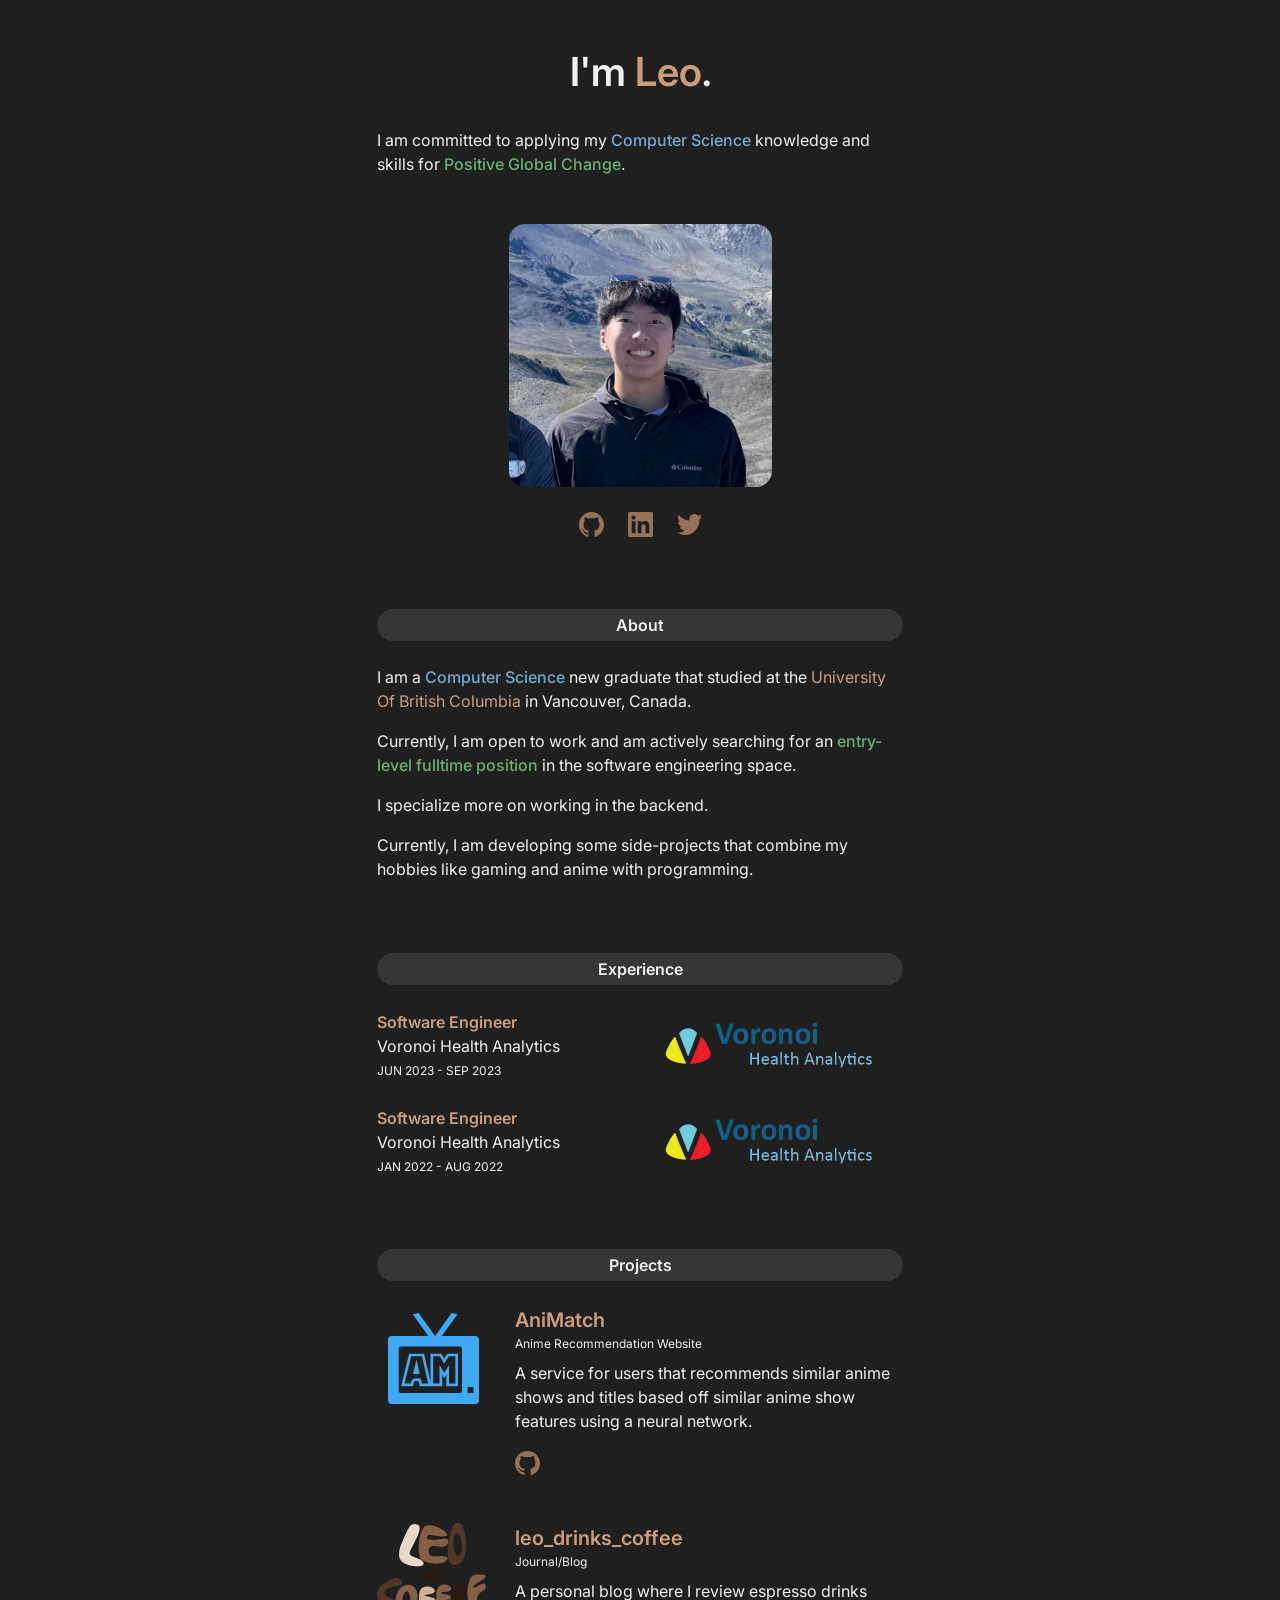
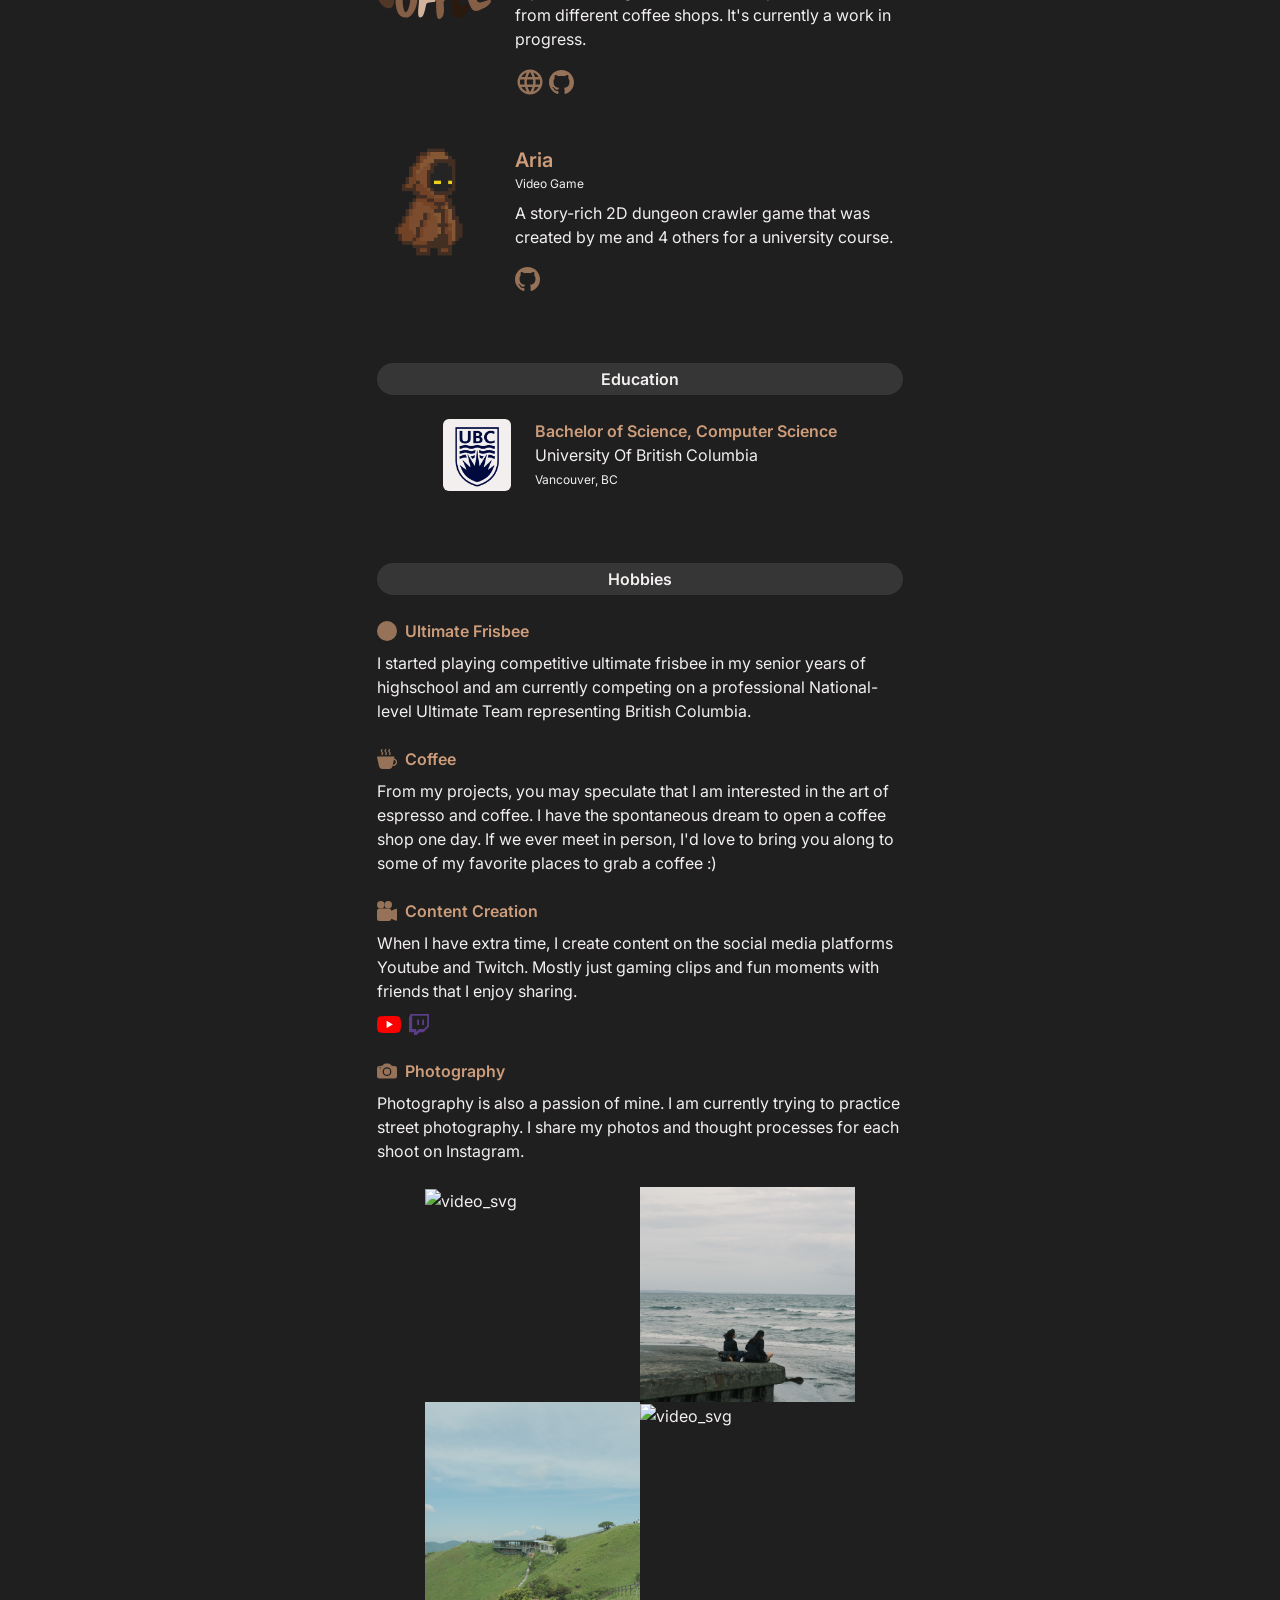
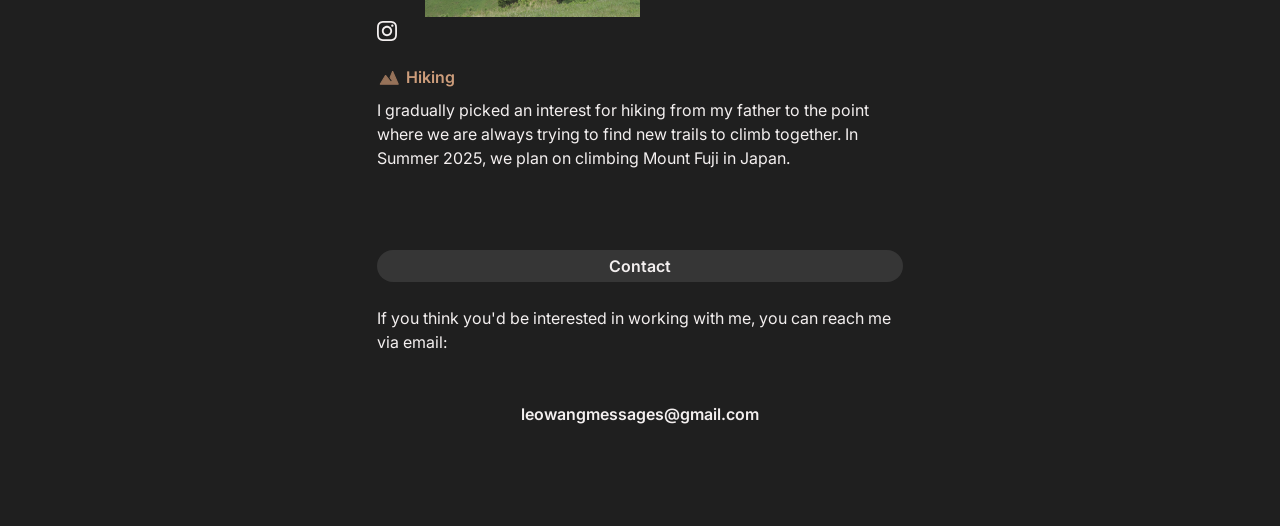
==== commit 102a3808: "Added link to coffee project" ====
--- a/docs/index.html
+++ b/docs/index.html
@@ -16,7 +16,7 @@
 
     <body>
         <div class="container text-center">
-            <h1 class="fw-semibold py-4">I'm <span class="text-highlight-colour">Leo</span>.</h1>
+            <h1 class="fw-semibold mt-5 pb-4">I'm <span class="text-highlight-colour">Leo</span>.</h1>
         </div>
 
         <div class="container text-start">
@@ -153,13 +153,16 @@
                             <a href="https://github.com/notleowang/AniMatch" target="_blank"><img src="images/github-icon.svg" class="img-fluid mx-auto icon" alt="github" width="25px"></a>
                         </div>
                         <div class="col-3 text-center">
-                            <img src="images/leo_drinks_coffee.svg" class="img-fluid mx-auto" alt="leo_drinks_coffee" width=100%>
+                            <a href="https://leo-drinks-coffee.vercel.app/" target="_blank">
+                            	<img src="images/leo_drinks_coffee.svg" class="img-fluid mx-auto" alt="leo_drinks_coffee" width=100%>
+                        	</a>
                         </div>
                         <div class="col-9">
                             <p class="fw-semibold text-highlight-colour fs-5">leo_drinks_coffee</p>
                             <p class="pb-2 fs-7">Journal/Blog</p>
                             <p class="pb-3">A personal blog where I review espresso drinks from different coffee shops. It's currently a work in progress.</p>
-                            <a href="https://github.com/notleowang/leo-drinks-coffee" target="_blank"><img src="images/github-icon.svg" class="img-fluid mx-auto icon" alt="github" width="25px"></a>
+							<a href="https://leo-drinks-coffee.vercel.app/" target="_blank"><img src="images/website.svg" class="img-fluid mx-auto icon" alt="github" width="30px"></a>
+							<a href="https://github.com/notleowang/leo-drinks-coffee" target="_blank"><img src="images/github-icon.svg" class="img-fluid mx-auto icon" alt="github" width="25px"></a>
                         </div>
                         <div class="col-3 text-center">
                             <img src="images/ARIA.png" class="img-fluid mx-auto" alt="Aria" width=100%>
@@ -192,10 +195,13 @@
                             <p class="fw-semibold text-highlight-colour">leo_drinks_coffee</p>
                             <p class="pb-2 fs-7">Journal/Blog</p>
                             <p class="pb-3">A personal blog where I review espresso drinks from different coffee shops. It's currently a work in progress.</p>
-                            <a href="https://github.com/notleowang/leo-drinks-coffee" target="_blank"><img src="images/github-icon.svg" class="img-fluid mx-auto icon" alt="github" width="20px"></a>
+							<a href="https://leo-drinks-coffee.vercel.app/" target="_blank"><img src="images/website.svg" class="img-fluid mx-auto icon" alt="github" width="23px"></a>
+							<a href="https://github.com/notleowang/leo-drinks-coffee" target="_blank"><img src="images/github-icon.svg" class="img-fluid mx-auto icon" alt="github" width="20px"></a>
                         </div>
                         <div class="col-3 text-center align-self-center">
-                            <img src="images/leo_drinks_coffee.svg" class="img-fluid mx-auto" alt="leo_drinks_coffee" width=100%>
+                            <a href="https://leo-drinks-coffee.vercel.app/" target="_blank">
+                            	<img src="images/leo_drinks_coffee.svg" class="img-fluid mx-auto" alt="leo_drinks_coffee" width=100%>
+                        	</a>
                         </div>
                         <div class="col-9">
                             <p class="fw-semibold text-highlight-colour">Aria</p>
